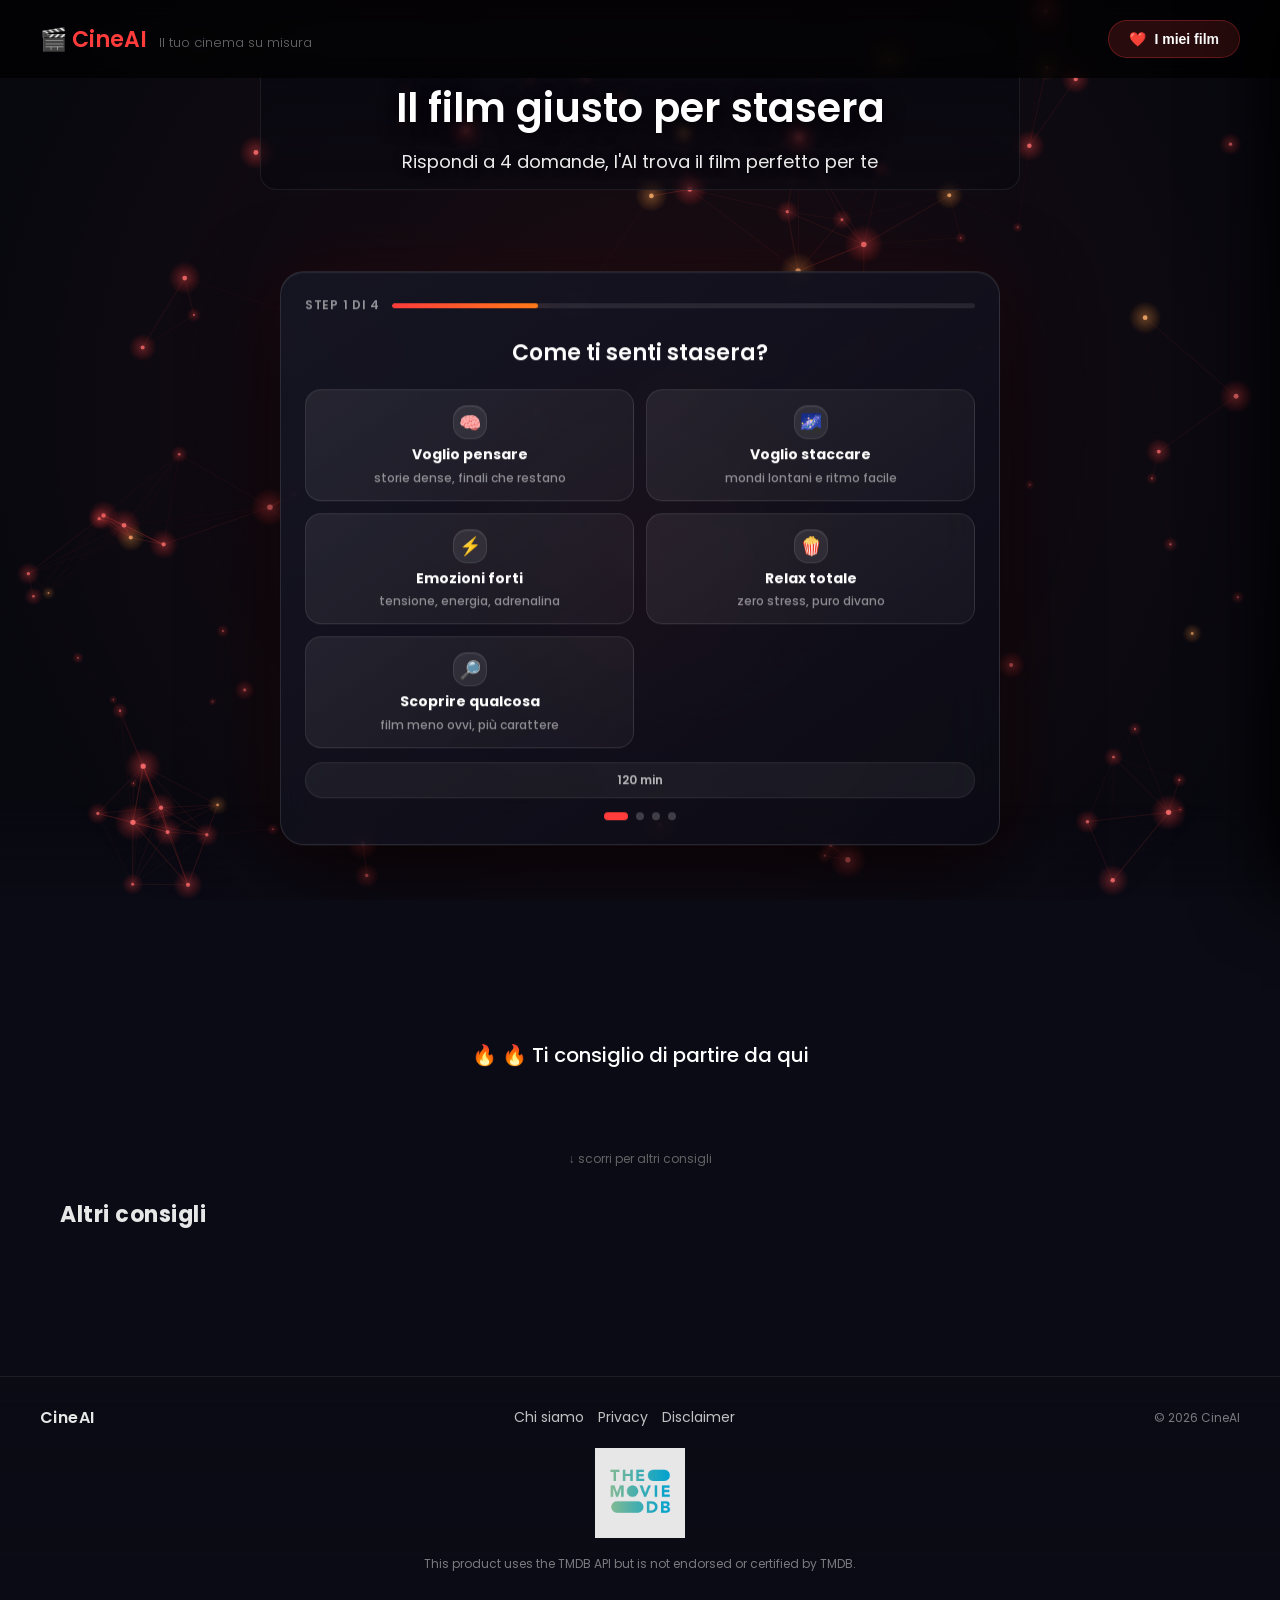
==== index.html @ ae9671dd "first commit" ====
<!DOCTYPE html>
<html lang="it">
<head>
    <meta charset="UTF-8">
    <meta name="viewport" content="width=device-width, initial-scale=1.0">
    <title>CineAI 🎬</title>
    <link href="https://fonts.googleapis.com/css2?family=Poppins:wght@300;400;600&display=swap" rel="stylesheet">
    <link rel="stylesheet" href="style.css">
</head>
<body>
    <div id="cinemaIntro" class="cinema-intro">
  <div class="curtain curtain-left"></div>
  <div class="curtain curtain-right"></div>

  <div class="intro-center">
    <h1>🎬 CineAI</h1>
    <p>Il tuo cinema su misura</p>
  </div>
</div>

<!-- MODALE -->
<div id="modal" class="modal">
    <div class="modal-content">
        <div class="modal-header">
            <h2 id="modal-title-header"></h2>
            <span id="closeModal"></span>
        </div>
        <div class="modal-body">
            <div class="trailer-wrapper">
                <iframe id="trailer" frameborder="0" allow="autoplay; encrypted-media" allowfullscreen></iframe>
            </div>
            <div id="modal-info"></div>
        </div>
    </div>
</div>

<!-- NAVBAR -->
<header class="navbar">
    <div class="navbar-brand">
        <h1 class="logo">🎬 CineAI</h1>
        <span class="logo-sub">Il tuo cinema su misura</span>
    </div>
    <button class="saved-trigger" id="savedTrigger">❤️ <span>I miei film</span></button>
</header>

<!-- SIDEBAR -->
<div class="saved-sidebar" id="savedSidebar">
    <div class="sidebar-overlay" id="sidebarOverlay"></div>
    <div class="sidebar-panel">
        <div class="sidebar-header">
            <div>
                <h2>❤️ I tuoi film preferiti</h2>
                <p id="savedCount">0 film salvati</p>
            </div>
            <button class="sidebar-clear" id="clearSaved">Svuota</button>
            <button class="sidebar-close" id="sidebarClose">✕</button>
        </div>
        <div class="sidebar-content" id="savedResults"></div>
    </div>
</div>

<!-- HERO -->
<section class="hero" id="hero">
    <canvas id="particleCanvas"></canvas>
    <div class="overlay"></div>
    <div class="hero-headline">
        <h1>Il film giusto per stasera</h1>
        <p>Rispondi a 4 domande, l'AI trova il film perfetto per te</p>
    </div>
    <div class="form-container" id="formWizard">
        <div class="wizard-shell-top">
            <span id="wizardStepLabel">Step 1 di 4</span>
            <div class="wizard-line"><span id="wizardLineFill"></span></div>
        </div>
        <div class="wizard-step active" id="step1">
            <p class="wizard-question">Come ti senti stasera?</p>
            <div class="wizard-cards wizard-cards-mood">
                <div class="wizard-card" data-value="mentale"><span class="choice-icon">🧠</span><strong>Voglio pensare</strong><small>storie dense, finali che restano</small></div>
                <div class="wizard-card" data-value="evasione"><span class="choice-icon">🌌</span><strong>Voglio staccare</strong><small>mondi lontani e ritmo facile</small></div>
                <div class="wizard-card" data-value="emozioni_forti"><span class="choice-icon">⚡</span><strong>Emozioni forti</strong><small>tensione, energia, adrenalina</small></div>
                <div class="wizard-card" data-value="comfort"><span class="choice-icon">🍿</span><strong>Relax totale</strong><small>zero stress, puro divano</small></div>
                <div class="wizard-card" data-value="curioso"><span class="choice-icon">🔎</span><strong>Scoprire qualcosa</strong><small>film meno ovvi, più carattere</small></div>
            </div>
        </div>
        <div class="wizard-step" id="step2">
            <p class="wizard-question">Quanto tempo hai?</p>
            <div class="wizard-time">
                <span class="time-display" id="tempoDisplay">120 min</span>
                <input type="range" id="tempoRange" min="30" max="300" step="10" value="120">
                <div class="time-labels">
                    <span>30 min</span>
                    <span>5 ore</span>
                </div>
            </div>
            <button class="wizard-next" id="nextStep2">Continua →</button>
        </div>
        <div class="wizard-step" id="step3">
            <p class="wizard-question">Che genere preferisci?</p>
            <div class="wizard-cards wizard-cards-genere">
                <div class="wizard-card compact" data-value="azione"><span class="choice-icon">💥</span><strong>Azione</strong></div>
                <div class="wizard-card compact" data-value="commedia"><span class="choice-icon">😄</span><strong>Commedia</strong></div>
                <div class="wizard-card compact" data-value="drammatico"><span class="choice-icon">🎭</span><strong>Dramma</strong></div>
                <div class="wizard-card compact" data-value="thriller"><span class="choice-icon">🕯️</span><strong>Thriller</strong></div>
                <div class="wizard-card compact" data-value="horror"><span class="choice-icon">🌙</span><strong>Horror</strong></div>
                <div class="wizard-card compact" data-value="fantascienza"><span class="choice-icon">🚀</span><strong>Fantascienza</strong></div>
                <div class="wizard-card compact" data-value="romantico"><span class="choice-icon">💘</span><strong>Romantico</strong></div>
                <div class="wizard-card compact" data-value="avventura"><span class="choice-icon">🗺️</span><strong>Avventura</strong></div>
                <div class="wizard-card compact" data-value="animazione"><span class="choice-icon">✨</span><strong>Animazione</strong></div>
                <div class="wizard-card compact" data-value="documentario"><span class="choice-icon">🎥</span><strong>Documentario</strong></div>
            </div>
        </div>
        <div class="wizard-step" id="step4">
            <p class="wizard-question">Che epoca preferisci?</p>
            <div class="wizard-cards">
                <div class="wizard-card" data-value="recente"><span class="choice-icon">📱</span><strong>Film recenti</strong><small>dal 2000 in poi</small></div>
                <div class="wizard-card" data-value="misto"><span class="choice-icon">🎞️</span><strong>Qualsiasi epoca</strong><small>lasciami pescare meglio</small></div>
                <div class="wizard-card" data-value="classici"><span class="choice-icon">🏛️</span><strong>Classici</strong><small>più storia, meno hype</small></div>
            </div>
            <button class="wizard-next" id="btnTrovaFilm">Trova il mio film</button>
        </div>
        <div class="wizard-summary" id="wizardSummary">Scegli il mood della serata</div>
        <div class="wizard-progress">
            <div class="wizard-dot active" data-step="1"></div>
            <div class="wizard-dot" data-step="2"></div>
            <div class="wizard-dot" data-step="3"></div>
            <div class="wizard-dot" data-step="4"></div>
        </div>
    </div>
</section>

<!-- RISULTATI -->
<section class="results-section">
    <div class="top-section">
        <h2 class="top-message">🔥 🔥 Ti consiglio di partire da qui</h2>
        <div id="aiBox"></div>
        <button class="reroll-btn hidden" id="rerollBtn">No, dammi un'altra vibe</button>
        <div id="top3" class="top3-wrapper"></div>
    </div>
    <h2 class="section-title">Altri consigli</h2>
    <div id="results" class="results-grid"></div>
</section>

<div id="loading" class="loading hidden">
    <p>🎬 Analizzando i tuoi gusti...</p>
</div>

<footer class="site-footer">
  <div class="footer-inner">
    <p class="footer-brand">CineAI</p>
    <nav class="footer-links" aria-label="Link legali">
      <a href="about.html">Chi siamo</a>
      <a href="privacy.html">Privacy</a>
      <a href="disclaimer.html">Disclaimer</a>
    </nav>
    <p class="footer-copy">© 2026 CineAI</p>
  </div>
<div class="tmdb-attribution">
  <a href="https://www.themoviedb.org/" target="_blank" rel="noopener noreferrer">
    <img src="assets/tmdb-logo.png" alt="TMDB Logo">
  </a>

  <p>
    This product uses the TMDB API but is not endorsed or certified by TMDB.
  </p>
</div>
</footer>

<script src="script.js"></script>
</body>
</html>
---- style.css ----
/* RESET */
* {
    margin: 0;
    padding: 0;
    box-sizing: border-box;
}

/* BODY */
body {
    font-family: 'Poppins', sans-serif;
    background: #0b0b15;
    color: white;
    overflow-x: hidden;
    scroll-behavior: smooth;
}

/* NAVBAR */
.navbar {
    position: fixed;
    width: 100%;
    top: 0;
    padding: 20px 40px;
    background: rgba(0, 0, 0, 0.7);
    backdrop-filter: blur(12px);
    z-index: 1000;
    display: flex;
    align-items: center;
    gap: 10px;
    justify-content: space-between;
}

.logo {
    color: #ff3c3c;
    font-weight: 600;
    font-size: 22px;
}

/* HERO */
/* HERO */
.hero {
    min-height: 100vh;
    position: relative;
    transition: opacity 0.6s ease-out, transform 0.6s ease-out;
    display: flex;
    align-items: center;
    justify-content: center;

    background-size: cover;
    background-position: center;
    background-repeat: no-repeat;
    background-image: url('https://images.unsplash.com/photo-1489599849927-2ee91cede3ba?w=1920&q=80');
    overflow: hidden;
}

/* OVERLAY */
.overlay {
    position: absolute;
    inset: 0;
    background: rgba(0, 0, 0, 0.25);
    z-index: 1;
    pointer-events: none;
}

/* FADE BOTTOM */
.hero::after {
    content: "";
    position: absolute;
    bottom: -1px;
    left: 0;
    width: 100%;
    height: 100px;

    background: linear-gradient(to bottom,
            rgba(0, 0, 0, 0),
            #0b0b15);

    z-index: 1;
     pointer-events: none;
}

/* TESTO */
.hero-content {
    position: relative;
    z-index: 12;
    text-align: center;
    padding: 20px;
}


/* FORM */


.form-container {
    position: absolute;
    z-index: 10;
    top: 58%;
    left: 50%;
    transform: translate(-50%, -50%);
    width: 100%;
    max-width: 720px;
    padding: 24px;
    border-radius: 24px;
    background:
        linear-gradient(145deg, rgba(22,22,36,0.9), rgba(12,12,22,0.78)),
        radial-gradient(circle at var(--mx, 50%) var(--my, 50%), rgba(255,60,60,0.18), transparent 45%);
    backdrop-filter: blur(28px);
    border: 1px solid rgba(255, 255, 255, 0.12);
    box-shadow:
        0 28px 90px rgba(0,0,0,0.78),
        inset 0 1px 0 rgba(255,255,255,0.06),
        0 0 70px rgba(255,60,60,0.09);
}

.form-container > * {
    position: relative;
    z-index: 1;
}

.wizard-question {
    font-size: 22px;
    font-weight: 600;
    text-align: center;
    margin-bottom: 20px;
    color: white;
}

.wizard-shell-top {
    display: grid;
    grid-template-columns: auto 1fr;
    gap: 12px;
    align-items: center;
    margin-bottom: 22px;
}

.wizard-shell-top span {
    color: rgba(255,255,255,0.54);
    font-size: 12px;
    font-weight: 600;
    text-transform: uppercase;
    letter-spacing: 0.06em;
}

.wizard-line {
    height: 5px;
    border-radius: 999px;
    overflow: hidden;
    background: rgba(255,255,255,0.09);
}

.wizard-line span {
    display: block;
    width: 25%;
    height: 100%;
    border-radius: inherit;
    background: linear-gradient(90deg, #ff3c3c, #ff7a18);
    box-shadow: 0 0 22px rgba(255,60,60,0.5);
    transition: width 0.35s ease;
}

.wizard-step {
    display: none;
    opacity: 0;
    transform: translateY(20px) scale(0.98);
    transition: all 0.4s ease;
}

.wizard-step.active {
    display: block;
    opacity: 1;
    transform: translateY(0) scale(1);
    animation: fadeSlideIn 0.35s ease both;
}

@keyframes fadeSlideIn {
    from { opacity: 0; transform: translateY(15px); }
    to { opacity: 1; transform: translateY(0); }
}

.wizard-cards {
    display: grid;
    grid-template-columns: repeat(3, 1fr);
    gap: 10px;
    margin-bottom: 10px;
}

.wizard-cards-genere {
    grid-template-columns: repeat(5, 1fr);
}

.wizard-card {
    display: flex;
    flex-direction: column;
    align-items: center;
    justify-content: center;
    gap: 7px;
    min-height: 104px;
    padding: 15px 12px;
    border-radius: 16px;
    background:
        linear-gradient(145deg, rgba(255,255,255,0.075), rgba(255,255,255,0.035));
    border: 1px solid rgba(255,255,255,0.1);
    cursor: pointer;
    transition: all 0.25s ease;
    font-size: 14px;
    font-weight: 600;
    text-align: center;
    isolation: isolate;
}

.wizard-card small {
    font-size: 12px;
    line-height: 1.25;
    color: rgba(255,255,255,0.5);
    font-weight: 500;
}

.wizard-card strong {
    font-size: 14px;
    line-height: 1.18;
}

.choice-icon {
    width: 34px;
    height: 34px;
    display: inline-flex;
    align-items: center;
    justify-content: center;
    border-radius: 14px;
    background: rgba(255,255,255,0.08);
    border: 1px solid rgba(255,255,255,0.09);
    font-size: 18px;
    box-shadow: inset 0 1px 0 rgba(255,255,255,0.08);
}

.wizard-card.compact {
    min-height: 86px;
    padding: 12px 8px;
}

.wizard-card:hover {
    background: linear-gradient(145deg, rgba(255,60,60,0.18), rgba(255,255,255,0.055));
    border-color: rgba(255,60,60,0.4);
    transform: translateY(-3px);
}

.wizard-card.selected {
    background: linear-gradient(135deg, rgba(255,60,60,0.25), rgba(255,122,24,0.2));
    border: 1px solid #ff3c3c;

    transform: scale(1.08);
    box-shadow:
        0 10px 40px rgba(255,60,60,0.4),
        0 0 20px rgba(255,60,60,0.2);

    position: relative;
}
.wizard-card.selected::after {
    content: "";
    position: absolute;
    inset: -2px;
    border-radius: 16px;

    background: linear-gradient(45deg, #ff3c3c, transparent, #ff7a18);
    z-index: -1;

    filter: blur(10px);
    opacity: 0.6;

    animation: pulseGlow 2s infinite linear;
}

@keyframes pulseGlow {
    0% { opacity: 0.4; }
    50% { opacity: 0.8; }
    100% { opacity: 0.4; }
}

.wizard-card.selected span {
    color: white;
}

.wizard-card.selected small {
    color: rgba(255,255,255,0.75);
}

.wizard-time {
    text-align: center;
    margin-bottom: 20px;
}

.time-display {
    font-size: 42px;
    font-weight: 700;
    color: #ff3c3c;
    display: block;
    margin-bottom: 15px;
}

.time-labels {
    display: flex;
    justify-content: space-between;
    font-size: 12px;
    color: #666;
    margin-top: 8px;
}

.wizard-next {
    width: 100%;
    padding: 14px;
    border-radius: 14px;
    border: none;
    background: linear-gradient(45deg, #ff3c3c, #ff7a18);
    color: white;
    font-weight: 600;
    font-size: 16px;
    cursor: pointer;
    margin-top: 10px;
    transition: all 0.3s ease;
}

.wizard-next:hover {
    transform: translateY(-2px);
    box-shadow: 0 10px 30px rgba(255,60,60,0.5);
}

.wizard-progress {
    display: flex;
    justify-content: center;
    gap: 8px;
    margin-top: 14px;
}

.wizard-summary {
    min-height: 32px;
    display: flex;
    align-items: center;
    justify-content: center;
    margin-top: 14px;
    padding: 8px 12px;
    border-radius: 999px;
    background: rgba(255,255,255,0.055);
    border: 1px solid rgba(255,255,255,0.08);
    color: rgba(255,255,255,0.68);
    font-size: 12px;
    font-weight: 600;
    text-align: center;
}

.wizard-dot {
    width: 8px;
    height: 8px;
    border-radius: 50%;
    background: rgba(255,255,255,0.2);
    transition: all 0.3s ease;
    cursor: pointer;
}

.wizard-dot.active {
    background: #ff3c3c;
    width: 24px;
    border-radius: 4px;
}

.input-group {
    margin-bottom: 15px;
}

label {
    font-size: 14px;
    color: #aaa;
}

select {
    width: 100%;
    padding: 12px;
    border-radius: 10px;
    border: 1px solid rgba(255, 255, 255, 0.1);
    margin-top: 5px;

    background: rgba(255, 255, 255, 0.05);
    color: white;
    transition: 0.3s;
}

select:focus {
    outline: none;
    border: 1px solid #ff3c3c;
}

/* BUTTON */
button {
    width: 100%;
    padding: 15px;
    border-radius: 12px;
    border: none;

    background: linear-gradient(45deg, #ff3c3c, #ff7a18);
    color: white;
    font-weight: 600;

    cursor: pointer;
    margin-top: 20px;

    transition: all 0.3s ease;
}

button:hover {
    transform: scale(1.05) translateY(-2px);
    box-shadow: 0 10px 40px rgba(255, 60, 60, 0.6);
}

button:active {
    transform: scale(0.96) translateY(1px);
    box-shadow: 0 5px 15px rgba(0,0,0,0.6);
}

/* RESULTS */
.results-section {
    padding: 160px 20px 80px 20px;
    padding-top: 140px;
    max-width: 1200px;
    margin: 0 auto;
}

.section-title {
    margin-bottom: 25px;
    font-size: 22px;
    opacity: 0.9;
    letter-spacing: 0.5px;
}

/* GRID */
.results-grid {
    display: grid;
    grid-template-columns: repeat(auto-fill, minmax(180px, 1fr));
    gap: 25px;
}
.results-grid .movie-card {
    display: flex;
    flex-direction: column;
    height: 100%; /* Forza la card a occupare il suo spazio */
    background: #141426;
}

.results-grid:hover .movie-card {
    opacity: 0.75;
    transform: scale(0.97);
}

.results-grid .movie-card:hover {
    opacity: 1 !important;
    transform: scale(1.12) translateY(-6px) !important;
    z-index: 20;

    box-shadow: 0 20px 60px rgba(0, 0, 0, 0.6);
}

/* CARD */
.movie-card {
    background: #141426;
    border-radius: 15px;
    overflow: hidden;
    cursor: pointer;
    position: relative;
    display: flex;
    flex-direction: column; /* Fondamentale per allineare il testo */
    transition: all 0.3s ease;
}

.movie-card:hover {
    transform: scale(1.12) translateY(-8px);
    z-index: 20;
    box-shadow:
        0 25px 80px rgba(0,0,0,0.8),
        0 0 40px rgba(255,60,60,0.2);
}

.movie-card::before {
    content: "";
    position: absolute;
    inset: 0;
    background: linear-gradient(120deg, transparent, rgba(255, 255, 255, 0.25), transparent);
    opacity: 0;
    transition: 0.5s;
}

.movie-card::after {
    content: "";
    position: absolute;
    inset: 0;

    background: radial-gradient(
    circle at var(--x) var(--y),
    rgba(255,60,60,0.35),
    transparent 60%
);

    opacity: 0;
    transition: opacity 0.3s ease;
    pointer-events: none;
}

.movie-card:active {
    transform: scale(0.96);
    transition: transform 0.1s ease;
}

.movie-card:hover::after {
    opacity: 1;
}

.movie-card:hover::before {
    opacity: 1;
}

/* POSTER */
.poster {
    width: 100%;
   aspect-ratio: 2/3;
    height: auto;
    object-fit: cover;
}

/* TEXT */
/* Titoli: bloccali a massimo 2 righe */
.movie-card h3 {
    font-size: 15px;
    margin: 12px 12px 5px 12px;
    color: white;
    height: auto; /* Aumentato a 44px per sicurezza */
    line-height: 1.4;
    display: -webkit-box;
    -webkit-line-clamp: 2;
    line-clamp: 2;
    -webkit-box-orient: vertical;
    overflow: hidden;
    position: relative; /* Lo tiene ancorato */
}

/* Info e Voto (Rating) */
.info {
    font-size: 13px;
    color: #888;
    margin: 0 12px 15px 12px;
    display: flex;
    justify-content: space-between;
    align-items: center;
}

.desc {
    font-size: 13px;
    color: #bbb;
    margin: 0 12px 10px 12px;

    display: -webkit-box;
    -webkit-box-orient: vertical;
    overflow: hidden;
}


/* LOADING */
.loading {
    position: fixed;
    bottom: 20px;
    right: 20px;
    background: #141426;
    padding: 15px 20px;
    border-radius: 10px;
}

/* MODALE */
/* =========================
   🎬 MODALE CINEMATICA
========================= */

.modal {
    display: none;
    position: fixed;
    inset: 0;

    background-color: #0b0b15;
    background-size: cover;
    background-position: center;

    justify-content: center;
    align-items: center;

    z-index: 99999;
    transform: translateZ(0);
}

.modal.active {
    display: flex;
}

.modal::before {
    content: "";
    position: absolute;
    inset: 0;

    background: linear-gradient(
        to bottom,
        rgba(0,0,0,0.6),
        rgba(0,0,0,0.9)
    );

    z-index: 1;
}

.modal.active::before {
    opacity: 1;
}

/* animazione apertura */
.modal.active .modal-content {
    transform: scale(1) translateY(0);
    opacity: 1;
}


/* info */
#modal-info {
    padding: 30px 30px 20px 30px;
    overflow-y: auto;
    color: white;

    display: flex;
    flex-direction: column;
    justify-content: center;

    position: relative;
    z-index: 3;
}
#modal-info h2 {
    font-size: 32px;
    margin-bottom: 15px;
}

.modal-title-row {
    display: flex;
    align-items: flex-start;
    justify-content: space-between;
    gap: 16px;
    margin-bottom: 8px;
}

.modal-title-row h2 {
    margin-bottom: 0 !important;
}

.modal-save-btn {
    width: fit-content;
    display: inline-flex;
    align-items: center;
    justify-content: center;
    align-self: flex-start;
    margin: 0 0 12px 0;
    padding: 10px 14px;
    min-height: 38px;
    line-height: 1.1;
    border-radius: 999px;
    background: rgba(255,255,255,0.08);
    border: 1px solid rgba(255,255,255,0.12);
    font-size: 13px;
    white-space: nowrap;
}

.modal-save-btn.saved {
    background: rgba(255,60,60,0.22);
    border-color: rgba(255,60,60,0.45);
}

.site-footer {
    margin-top: 40px;
    padding: 28px 20px 32px;
    border-top: 1px solid rgba(255, 255, 255, 0.08);
    background: linear-gradient(180deg, rgba(11,11,21,0.65), rgba(11,11,21,0.92));
}

.footer-inner {
    max-width: 1200px;
    margin: 0 auto;
    display: flex;
    align-items: center;
    justify-content: space-between;
    gap: 16px;
    flex-wrap: wrap;
}

.footer-brand {
    margin: 0;
    font-weight: 600;
    letter-spacing: 0.03em;
    color: rgba(255,255,255,0.9);
}

.footer-links {
    display: flex;
    align-items: center;
    gap: 14px;
}

.footer-links a {
    color: rgba(255,255,255,0.75);
    text-decoration: none;
    font-size: 14px;
    transition: color 0.2s ease, transform 0.2s ease;
}

.footer-links a:hover {
    color: #ff8686;
    transform: translateY(-1px);
}

.footer-copy {
    margin: 0;
    font-size: 12px;
    color: rgba(255,255,255,0.45);
}

.modal-ai-reason {
    display: inline-flex;
    width: fit-content;
    margin: 0 0 16px 0;
    padding: 7px 12px;
    border-radius: 999px;
    background: rgba(255,60,60,0.14);
    border: 1px solid rgba(255,60,60,0.26);
    color: #ff7c7c;
    font-size: 13px;
    font-weight: 600;
}

.cast-strip {
    margin: 18px 0 4px 0;
}

.cast-row {
    display: grid;
    grid-template-columns: repeat(auto-fit, minmax(78px, 1fr));
    gap: 10px;
}

.cast-chip {
    min-width: 0;
    padding: 8px;
    border-radius: 14px;
    background: rgba(255,255,255,0.055);
    border: 1px solid rgba(255,255,255,0.08);
}

.cast-chip img,
.cast-avatar {
    width: 100%;
    aspect-ratio: 1;
    border-radius: 10px;
    object-fit: cover;
    margin-bottom: 7px;
}

.cast-avatar {
    display: flex;
    align-items: center;
    justify-content: center;
    background: rgba(255,60,60,0.18);
    color: white;
    font-weight: 700;
}

.cast-chip span {
    display: block;
    font-size: 11px;
    line-height: 1.25;
    color: rgba(255,255,255,0.82);
    overflow: hidden;
    text-overflow: ellipsis;
    white-space: nowrap;
}


#closeModal:hover {
    background: rgba(255,60,60,0.8);
    transform: scale(1.1);
}

/* 🔥 HOVER */
.movie-card:hover .overlay-card {
    opacity: 1;
}

.poster {
    transition: transform 0.4s ease;
}

.movie-card:hover .poster {
    transform: scale(1.1);
}

.modal-hero {
    max-width: 600px;
    flex: 1;
}



.modal-title {
    font-size: 38px;
    font-weight: 600;
    margin-bottom: 10px;
}

.modal-meta {
    display: flex;
    gap: 15px;
    font-size: 14px;
    color: #aaa;
    margin-bottom: 15px;
}

.modal-desc {
    font-size: 15px;
    line-height: 1.6;
    color: #ddd;
    margin-bottom: 20px;
}

/* piccoli effetti premium */
.modal-title {
    text-shadow: 0 10px 30px rgba(0, 0, 0, 0.8);
}

.trailer-fallback {
    margin-top: 20px;
}

/* CARD */
.trailer-card {
    display: flex;
    align-items: center;
    justify-content: center;

    height: 200px;
    border-radius: 15px;

    background-size: cover;
    background-position: center;

    position: relative;
    overflow: hidden;

    text-decoration: none;
}

/* overlay scuro */
.trailer-card::before {
    content: "";
    position: absolute;
    inset: 0;
    background: rgba(0, 0, 0, 0.5);
}

/* play */
.play-button {
    position: relative;
    z-index: 2;

    font-size: 40px;

    width: 70px;
    height: 70px;

    display: flex;
    align-items: center;
    justify-content: center;

    border-radius: 50%;

    background: rgba(255, 60, 60, 0.9);

    box-shadow: 0 0 30px rgba(255, 60, 60, 0.6);

    transition: 0.3s;
}

/* label */
.trailer-label {
    position: absolute;
    bottom: 10px;
    left: 15px;

    z-index: 2;
    font-size: 14px;
    color: white;
}

/* hover */
.trailer-card:hover .play-button {
    transform: scale(1.1);
}

.trailer-card:hover {
    transform: scale(1.02);
}

.trailer-card {
    cursor: pointer;
    transition: all 0.25s ease;
}

.trailer-card:active {
    transform: scale(0.95);
}

.trailer-card::after {
    content: "";
    position: absolute;
    inset: 0;
    background: radial-gradient(circle at center, rgba(255, 60, 60, 0.25), transparent 70%);
    opacity: 0;
    transition: 0.3s;
}

.trailer-card:hover::after {
    opacity: 1;
}

.play-button {
    backdrop-filter: blur(10px);
}

/* =========================
   🚀 UPGRADE UX FORM (NUOVO)
========================= */


/* input focus più premium */
select:focus {
    border: 1px solid #ff3c3c;
    box-shadow: 0 0 15px rgba(255, 60, 60, 0.4);
}

/* slider figo */
input[type="range"] {
    width: 100%;
    margin-top: 10px;
    appearance: none;
    height: 6px;
    border-radius: 10px;
    background: linear-gradient(90deg, #ff3c3c, #ff7a18);
    outline: none;
}

input[type="range"]::-webkit-slider-thumb {
    appearance: none;
    width: 16px;
    height: 16px;
    border-radius: 50%;
    background: white;
    cursor: pointer;
}

.hero-headline {
    position: absolute;
    top: 8%;
    left: 50%;
    transform: translateX(-50%);
    text-align: center;
    z-index: 20;
    width: 90%;
    max-width: 700px;
    padding: 14px 20px;
    border-radius: 16px;
    background: linear-gradient(180deg, rgba(8, 8, 16, 0.62), rgba(8, 8, 16, 0.3));
    border: 1px solid rgba(255, 255, 255, 0.08);
    backdrop-filter: blur(3px);
}

.hero-headline h1 {
    font-size: 28px;
    font-weight: 600;
    color: white;
    margin-bottom: 10px;
    text-shadow: 0 2px 10px rgba(0,0,0,0.8);
}

.hero-headline p {
    font-size: 15px;
    color: #ccc;
    text-shadow: 0 2px 8px rgba(0,0,0,0.8);
}

.movie-card.clicked {
    transform: scale(1.15) !important;
    z-index: 999;
    filter: brightness(1.2);
    box-shadow: 0 30px 80px rgba(0, 0, 0, 0.9);
}

.save-btn {
    background: rgba(0, 0, 0, 0.6);
    backdrop-filter: blur(10px);

    border-radius: 50%;
    padding: 8px;

    cursor: pointer;

    transition: 0.2s;
}

.save-btn:hover {
    transform: scale(1.2);
}

.save-btn.saved {
    background: #ff3c3c;
    color: white;
    transform: scale(1.1);
}

.saved-preview {
    background: linear-gradient(135deg, rgba(255,60,60,0.08), rgba(20,20,38,0.95));
    border-bottom: 1px solid rgba(255,60,60,0.15);
    padding-top: 65px;
}

.saved-header {
    padding: 16px 30px;
    font-size: 15px;
    font-weight: 600;
    color: white;
    cursor: pointer;
    display: flex;
    align-items: center;
    gap: 10px;
    letter-spacing: 0.3px;
    transition: background 0.2s ease;
}

.saved-header:hover {
    background: rgba(255,60,60,0.08);
}

.saved-header span {
    margin-left: auto;
    font-size: 12px;
    color: #ff3c3c;
    opacity: 0.8;
}

.saved-container {
    margin-top: 20px;
    transition: all 0.4s ease;
}

.hidden {
    max-height: 0;
    overflow: hidden;
    opacity: 0;
}

.saved-container:not(.hidden) {
    max-height: 1000px;
    opacity: 1;
}

.remove-btn {
    position: absolute;
    top: 8px;
    right: 8px;

    width: 28px;
    height: 28px;

    display: flex;
    align-items: center;
    justify-content: center;

    border-radius: 50%;
    background: rgba(0,0,0,0.45);
    backdrop-filter: blur(8px);
    border: 1px solid rgba(255,255,255,0.15);

    color: rgba(255,255,255,0.7);
    font-size: 11px;

    cursor: pointer;
    z-index: 5;

    opacity: 1;
    transform: scale(0.8);
    transition: all 0.2s ease;
}

.movie-card:hover .remove-btn {
    opacity: 1;
    transform: scale(1);
}

.remove-btn:hover {
    background: rgba(255,60,60,0.7);
    border-color: rgba(255,60,60,0.4);
    color: white;
    transform: scale(1.1);
}

.actions {
    position: absolute;
    top: 8px;
    right: 8px;
    display: flex;
    gap: 5px;
    z-index: 5;
    opacity: 0;
    transform: translateY(-6px);
    transition: 0.25s ease;
}

.save-btn, .dislike-btn {
    width: 28px;
    height: 28px;
    display: flex;
    align-items: center;
    justify-content: center;
    background: rgba(0,0,0,0.55);
    backdrop-filter: blur(8px);
    border: 1px solid rgba(255,255,255,0.12);
    border-radius: 50%;
    font-size: 12px;
    cursor: pointer;
    transition: 0.2s;
}

.movie-card:hover .actions {
    opacity: 1;
    transform: translateY(0);
}

.save-btn:active {
    transform: scale(0.85);
}

.scroll-btn {
    position: absolute;
    top: 50%;
    transform: translateY(-50%);

    width: 55px;
    height: 90px;

    font-size: 32px;
    font-weight: bold;

    color: white;

    display: flex;
    align-items: center;
    justify-content: center;

    cursor: pointer;
    z-index: 100;

    border: none;

    background: linear-gradient(to right,
            rgba(0, 0, 0, 0.9),
            rgba(0, 0, 0, 0.2));

    transition: 0.25s ease;

    box-shadow: 0 0 20px rgba(0, 0, 0, 0.6);
}

.scroll-btn.right {
    right: 0;
    background: linear-gradient(to left,
            rgba(0, 0, 0, 0.9),
            rgba(0, 0, 0, 0.2));
}

.scroll-btn.left {
    left: 0;
}

.scroll-btn:hover {
    color: #ff3c3c;

    transform: translateY(-50%) scale(1.1);

    box-shadow:
        0 0 25px rgba(255, 60, 60, 0.4),
        0 0 50px rgba(0, 0, 0, 0.8);
}

.carousel-wrapper {
    position: relative;
    display: flex;
    align-items: center;
    width: 100%;
}

.carousel-wrapper .movie-card:hover {
    z-index: 5;
}

.scroll-btn {
    opacity: 0;
}

.carousel-wrapper:hover .scroll-btn {
    opacity: 1;
}

.scroll-btn {
    z-index: 100;
}

@media (max-width: 768px) {

    .hero {
    min-height: 100vh;
    height: auto;
    display: flex;
    flex-direction: column;
    align-items: center;
    justify-content: flex-start;
    padding: 120px 20px 60px 20px;
}

    .hero-headline {
    position: relative;
    top: auto;
    left: auto;
    transform: none;

    margin-bottom: 20px;
}

    .hero-headline h1 { font-size: 22px; }
    .hero-headline p { font-size: 13px; }

   .form-container {
    position: relative; /* 🔥 NON absolute */
    top: auto;
    left: auto;
    transform: none;
    margin: 0 auto;
    margin-top: 10px;

    width: 100%;
    max-width: 650px;

    padding: 24px;
    border-radius: 24px;

    background: rgba(15, 15, 30, 0.75);
    backdrop-filter: blur(24px);

    border: 1px solid rgba(255, 255, 255, 0.08);

    box-shadow: 
        0 20px 60px rgba(0,0,0,0.7), 
        0 0 60px rgba(255,60,60,0.08);
    min-height: 430px;
}

    .form-container:hover { transform: none; }
    .form-container.active-feedback {
        transform: none;
        box-shadow:
            0 20px 60px rgba(0,0,0,0.7),
            0 0 60px rgba(255,60,60,0.2);
    }

    /* Su touch evitiamo scaling/flash che causano "scatto" visivo. */
    .wizard-card:hover,
    .wizard-card.selected,
    .wizard-card.choosing {
        transform: none !important;
        animation: none !important;
    }

    .wizard-card.choosing::before,
    .wizard-card.selected::after {
        display: none !important;
    }

    .wizard-step {
        transition: opacity 0.2s ease, transform 0.2s ease;
    }

    .wizard-step.active {
        animation: none !important;
        transform: none !important;
    }

    .form-container,
    .wizard-card,
    .wizard-next,
    #btnTrovaFilm,
    #nextStep2 {
        -webkit-tap-highlight-color: transparent;
        touch-action: manipulation;
    }

    .results-section {
        padding: 30px 15px 60px 15px;
    }

    .section-title { font-size: 18px; }

    /* TOP 3 — una colonna su mobile */
    .top3-wrapper {
        grid-template-columns: 1fr;
        gap: 15px;
        padding: 0 10px;
    }

    .top-card {
        max-width: 100%;
        height: 220px;
        transform: none !important;
    }

    .top-card:first-child {
        transform: none !important;
        box-shadow: 0 10px 30px rgba(0,0,0,0.6);
    }

    .top-card:not(:first-child) {
        transform: none !important;
        opacity: 1;
    }

    /* GRID ALTRI FILM */
    .results-grid {
        grid-template-columns: repeat(2, 1fr);
        gap: 12px;
    }

    .poster {
        aspect-ratio: 2/3;
        height: auto;
    }

    .movie-card h3 { font-size: 13px; }
    .desc { display: none; }

    /* DISABILITA HOVER DESKTOP */
    .results-grid:hover .movie-card,
    .results-grid .movie-card:hover,
    .movie-card:hover {
        transform: none !important;
        opacity: 1 !important;
    }

    /* MODALE */
    .modal-content {
        width: 100%;
        height: 100vh;
        border-radius: 0;
    }

    .modal-body {
        grid-template-columns: 1fr;
        grid-template-rows: 40vh 1fr;
    }

    #modal-info {
        padding: 20px;
        overflow-y: auto;
    }

    #modal-info h2 { font-size: 20px; }

    /* SAVED */
    .saved-preview {
        padding: 65px 0 0 0;
    }

    #savedResults .movie-card { min-width: 120px; }
    #savedResults .poster { height: 160px; }

    /* ACTIONS SEMPRE VISIBILI */
    .actions {
        opacity: 1;
        transform: translateY(0);
        top: 6px;
        right: 6px;
        gap: 4px;
    }

    .save-btn, .dislike-btn {
        padding: 6px;
        font-size: 12px;
    }

    button {
        padding: 12px;
        font-size: 14px;
    }
}

/* Override finale mobile: evita il rimbalzo del wizard dovuto a regole duplicate desktop. */
@media (max-width: 768px) {
    .form-container.active-feedback {
        transform: none !important;
        box-shadow:
            0 20px 60px rgba(0,0,0,0.7),
            0 0 60px rgba(255,60,60,0.2) !important;
    }
}

@media (max-height: 920px) and (min-width: 769px) {
    .hero-headline {
        top: 7%;
        max-width: 760px;
        background: linear-gradient(180deg, rgba(8, 8, 16, 0.76), rgba(8, 8, 16, 0.46));
    }

    .hero-headline h1 {
        font-size: clamp(30px, 3.2vw, 40px);
        text-shadow: 0 4px 20px rgba(0,0,0,0.92);
    }

    .hero-headline p {
        font-size: clamp(15px, 1.4vw, 18px);
        color: rgba(255, 255, 255, 0.92);
    }

    .form-container {
        top: 62%;
    }
}
.stream-btn {
    display: flex;
    align-items: center;
    justify-content: center;

    width: 60px;
    height: 60px;

    border-radius: 14px;

    background: rgba(255,255,255,0.06);
    border: 1px solid rgba(255,255,255,0.08);

    transition: 0.25s;
}

.stream-btn:hover {
    transform: scale(1.12);
    background: rgba(255,255,255,0.12);
}
.providers {
    display: flex;
    flex-wrap: wrap;
    gap: 10px;
    margin-top: 10px;
}


.stream-btn:hover {
    transform: scale(1.05);
}
.ai-box {
    background: rgba(255,255,255,0.06);
    border-left: 4px solid #ff3c3c;
    padding: 18px;
    border-radius: 14px;
    margin-bottom: 30px;
    font-size: 14px;
    color: #ddd;
    max-width: 700px;
    margin: 0 auto 35px auto;
    text-align: center;
}
.top-section::after {
    content: "↓ scorri per altri consigli";
    display: block;
    text-align: center;
    font-size: 12px;
    color: #888;
    margin-top: 15px;
    margin-bottom: 30px;
    opacity: 0.7;
}
.top-message {
     font-size: 20px;
    text-align: center;
    margin-bottom: 25px;
    font-weight: 500;
}

/* WRAPPER TOP 3 */
.top3-wrapper {
    display: grid;
    grid-template-columns: repeat(3, 1fr);
    gap: 40px;

    max-width: 1200px;
    margin: 40px auto;

    padding: 0 20px;
    justify-items: center;
}
.top3-wrapper:hover .top-card {
    opacity: 0.85;
    filter: brightness(0.7);
    transform: scale(0.98);
}

/* CARD TOP 3 */
.top-card {
    width: 100%;
    max-width: 280px;
    position: relative;
    height: 460px; /* Un po' più alta per dare importanza */
    border-radius: 18px;
    overflow: hidden;
    background: #141426;
    transition: all 0.35s cubic-bezier(0.22, 1, 0.36, 1);
    cursor: pointer;
}

.top-card:first-child {
    transform: scale(1.08);
    height: 460px;
    z-index: 3;
     box-shadow: 
        0 30px 80px rgba(0,0,0,0.9),
        0 0 60px rgba(255,60,60,0.25);
}
.top-card:not(:first-child) {
    transform: scale(0.95);
    opacity: 0.9;
}

.top-card:hover {
    transform: translateY(-10px) scale(1.08);
    opacity: 1 !important;
    filter: none !important;
    z-index: 10;
    cursor: pointer;
    transition: all 0.35s cubic-bezier(0.22, 1, 0.36, 1);
    box-shadow: 
        0 40px 100px rgba(0,0,0,0.9),
        0 0 60px rgba(255,60,60,0.35);
}

.top-card:hover .top-poster {
    transform: scale(1.08);
}

.top-poster {
    width: 100%;
    height: 100%;
    object-fit: cover;
    transition: transform 0.5s ease;
}

/* OVERLAY TITOLI (Quelli che svolazzano) */
.top-overlay {
    position: absolute;
    bottom: 0;
    left: 0;
    width: 100%;
    padding: 50px 15px 15px 15px;
    background: linear-gradient(to top, 
        rgba(11, 11, 21, 0.97) 0%, 
        rgba(11, 11, 21, 0.5) 50%, 
        transparent 100%);
    z-index: 2;
    opacity: 0;
    transition: opacity 0.3s ease;
}

.top-card:hover .top-overlay {
    opacity: 1;
}

.top-overlay h2 {
    font-size: 20px;
    font-weight: 600;
    margin-bottom: 8px;
    color: white;
    line-height: 1.3;
    display: -webkit-box;
    -webkit-line-clamp: 2;
    line-clamp: 2;
    -webkit-box-orient: vertical;
    overflow: hidden;
    /* NESSUNA ALTEZZA FISSA QUI */
}

.top-overlay p {
    font-size: 13px;
    color: #bbb;
}
.divider {
    border: none;
    height: 1px;
    background: rgba(255,255,255,0.1);
    margin: 30px 0;
}

.top-message {
    font-size: 20px;
    text-align: center;
    margin-bottom: 25px;
    font-weight: 500;
}
#altri {
    display: grid;
    grid-template-columns: repeat(auto-fill, minmax(180px, 1fr));
    gap: 25px;
}
.top-section {
    max-width: 1200px;
    margin: 0 auto;
    padding: 0 20px;
}
.badge {
    position: absolute;
    top: 10px;
    left: 10px;

    background: #ff3c3c;
    color: white;

    font-size: 11px;
    font-weight: 600;

    padding: 5px 10px;
    border-radius: 8px;

    z-index: 3;
}
.form-container.active-feedback {
    transform: translate(-50%, -50%) scale(1.03);
    box-shadow:
        0 20px 60px rgba(0, 0, 0, 0.8),
        0 0 60px rgba(255, 60, 60, 0.5);
}
.live-preview {
    margin-top: 15px;
    font-size: 13px;
    color: #bbb;
    text-align: center;

    opacity: 0;
    transform: translateY(5px);

    transition: all 0.3s ease;
}

.live-preview.active {
    opacity: 1;
    transform: translateY(0);
}
.top-reason {
    margin-top: 6px;
    font-size: 13px;
    color: #ff4d4d;
    font-weight: 600;
    opacity: 0.9;
}
.provider-logo {
   width: 70%;
    height: 70%;
    object-fit: contain;
}

.provider-logo:hover {
    transform: scale(1.15);
}
/* 🎬 BRAND HOVER COLORS */

.stream-btn[data-provider*="netflix"]:hover {
    box-shadow: 0 0 20px rgba(229,9,20,0.6);
    border: 1px solid rgba(229,9,20,0.6);
}

.stream-btn[data-provider*="amazon"]:hover {
    box-shadow: 0 0 20px rgba(0,168,225,0.6);
    border: 1px solid rgba(0,168,225,0.6);
}

.stream-btn[data-provider*="prime"]:hover {
    box-shadow: 0 0 20px rgba(0,168,225,0.6);
    border: 1px solid rgba(0,168,225,0.6);
}

.stream-btn[data-provider*="disney"]:hover {
    box-shadow: 0 0 20px rgba(17,60,207,0.6);
    border: 1px solid rgba(17,60,207,0.6);
}

.stream-btn[data-provider*="apple"]:hover {
    box-shadow: 0 0 20px rgba(255,255,255,0.6);
    border: 1px solid rgba(255,255,255,0.6);
}

.stream-btn[data-provider*="sky"]:hover,
.stream-btn[data-provider*="now"]:hover {
    box-shadow: 0 0 20px rgba(0,200,255,0.6);
    border: 1px solid rgba(0,200,255,0.6);
}

.stream-btn[data-provider*="tim"]:hover {
    box-shadow: 0 0 20px rgba(0,102,204,0.6);
    border: 1px solid rgba(0,102,204,0.6);
}

.stream-btn[data-provider*="rai"]:hover {
    box-shadow: 0 0 20px rgba(0,153,0,0.6);
    border: 1px solid rgba(0,153,0,0.6);
}
.provider-group {
    margin-top: 15px;
}

.providers-clean {
    margin-top: 20px;
}

.provider-title {
    font-size: 14px;
    color: #aaa;
    margin-bottom: 10px;
}

.providers-row {
    display: flex;
    flex-wrap: wrap;
    gap: 10px;
    align-items: center;
}

.provider-pill {
    display: inline-flex;
    align-items: center;
    gap: 8px;
    max-width: 170px;
    padding: 7px 10px 7px 7px;
    border-radius: 14px;
    background: rgba(255,255,255,0.06);
    border: 1px solid rgba(255,255,255,0.08);
    color: white;
    text-decoration: none;
    font-size: 12px;
    font-weight: 600;
    transition: transform 0.2s ease, background 0.2s ease;
}

.provider-pill:hover {
    transform: translateY(-2px);
    background: rgba(255,255,255,0.12);
}

.provider-pill span {
    overflow: hidden;
    text-overflow: ellipsis;
    white-space: nowrap;
}

.provider-logo-clean {
    width: 32px;
    height: 32px;
    object-fit: contain;
    border-radius: 8px;
    background: rgba(255,255,255,0.05);
    padding: 4px;
    transition: transform 0.2s ease, background 0.2s ease;
}

.provider-logo-clean:hover {
    transform: scale(1.1);
    background: rgba(255,255,255,0.1);
}

.no-provider {
    color: #777;
    font-size: 14px;
}
#trailer {
    width: 100%;
    height: 100%;
    border: none;
}
.modal-content {
    position: relative;
    z-index: 2;

    width: 95%;
    max-width: 1200px;
    height: 85vh;

    border-radius: 20px;
    overflow: hidden;

    background: rgba(15,15,25,0.85);
    backdrop-filter: blur(25px);

    box-shadow: 0 50px 150px rgba(0,0,0,0.9);
}
.modal-body {
    display: grid;
    grid-template-columns: 1.5fr 1fr;
    height: 100%;
}
.modal-content::before {
    content: "";
    position: absolute;
    inset: 0;

    background: linear-gradient(
        to bottom,
        rgba(255,255,255,0.05),
        transparent
    );

    pointer-events: none;
}
.fallback-poster {
    width: 100%;
    border-radius: 16px;
    margin-bottom: 15px;
}
.trailer-wrapper {
    position: relative;
    width: 100%;
    height: 100%;

    aspect-ratio: auto; /* 🔥 NON forzarlo qui */

    border-right: 1px solid rgba(255,255,255,0.05); /* divisione elegante */
    overflow: hidden;
}
#trailer[style*="display: none"] {
    display: none;
}
.modal-content iframe {
    width: 100%;
    height: 100%;
    object-fit: cover; /* 🔥 fondamentale */
}
.modal.no-trailer .modal-content {
    display: flex;
    flex-direction: column;
    align-items: center;

    max-width: 600px;
}

.modal.no-trailer .trailer-wrapper {
    aspect-ratio: auto;
    background: transparent;
    display: none;;
    justify-content: center;
    padding: 30px 0 10px 0;
}

.modal.no-trailer .fallback-poster {
    width: 220px;
    border-radius: 16px;
    margin-bottom: 20px;
    display: block;
    margin: 0 auto 20px auto;
}

.modal.no-trailer #modal-info {
    text-align: center;
    max-width: 500px;
    padding: 20px;
    gap: 15px;
}


#closeModal {
    position: absolute;
    top: 12px;
    right: 28px;

    width: 46px;
    height: 46px;

    display: flex;
    align-items: center;
    justify-content: center;

    border-radius: 50%;
    background: rgba(0,0,0,0.6);

    z-index: 9999;

    transition: 0.2s;
}
.modal-header {
    position: absolute;
    top: 20px;
    left: 30px;
    right: 30px;

    display: flex;
    justify-content: space-between;
    align-items: center;

    z-index: 9999;
}
#modal-title-header {
    display: none;
    font-size: 18px;
    font-weight: 600;
    color: white;
}
#closeModal::before {
    content: "✕";
    color: white;
    font-size: 18px;
}

#closeModal:hover {
    background: rgba(255,60,60,0.9);
    transform: scale(1.1);
}
.modal.no-trailer .modal-body {
    display: flex;
    flex-direction: column;
    align-items: center;
    justify-content: center;

    height: 100%;
    padding: 40px 20px;
}
.modal.no-trailer #modal-info p {
    max-width: 500px;
    line-height: 1.6;
}
.year {
    font-size: 16px;
    color: #aaa;
    font-weight: 400;
    margin-left: 8px;
}
.modal-meta-row {
    display: flex;
    flex-wrap: wrap;
    gap: 8px;
    margin: 10px 0 15px 0;
}

.modal-badge {
    background: rgba(255,255,255,0.08);
    border: 1px solid rgba(255,255,255,0.12);
    border-radius: 20px;
    padding: 4px 12px;
    font-size: 13px;
    color: #ddd;
    white-space: nowrap;
}
#savedResults .movie-card:hover .poster {
    transform: none;
}

#savedResults .remove-btn {
    opacity: 1;
    transform: scale(1);
    z-index: 10;
}

#savedResults .movie-card:hover {
    transform: none;
    box-shadow: 0 10px 30px rgba(0,0,0,0.5);
    z-index: 5;
}
.overlay-card {
    position: absolute;
    bottom: 0;
    left: 0;
    width: 100%;
    padding: 50px 12px 15px 12px;
    background: linear-gradient(to top, 
        rgba(0,0,0,0.95) 0%, 
        rgba(0,0,0,0.7) 50%, 
        transparent 100%);
    z-index: 3;
    opacity: 0;
    transition: opacity 0.3s ease;
}

.movie-card:hover .overlay-card {
    opacity: 1;
}

.overlay-card h3 {
    font-size: 15px;
    font-weight: 600;
    color: white;
    margin-bottom: 6px;
    display: -webkit-box;
    -webkit-line-clamp: 2;
    -webkit-box-orient: vertical;
    overflow: hidden;
    line-height: 1.3;
}

.overlay-card p {
    font-size: 13px;
    color: #ddd;
    font-weight: 500;
}

.card-media {
    position: relative;
    width: 100%;
}
.watch-btn {
    display: inline-flex;
    align-items: center;
    gap: 6px;
    margin-top: 10px;
    padding: 8px 16px;
    background: #ff3c3c;
    border-radius: 20px;
    font-size: 12px;
    font-weight: 600;
    color: white;
    opacity: 0;
    transform: translateY(8px);
    transition: all 0.3s ease;
}

.movie-card:hover .watch-btn,
.top-card:hover .watch-btn {
    opacity: 1;
    transform: translateY(0);
}
.wizard-cards-mood {
    grid-template-columns: repeat(2, 1fr);
    gap: 12px;
}

.navbar-brand {
    display: flex;
    align-items: baseline;
    gap: 12px;
}

.logo-sub {
    font-size: 13px;
    color: rgba(255,255,255,0.4);
    font-weight: 300;
}
#particleCanvas {
    position: absolute;
    top: 0;
    left: 0;
    width: 100%;
    height: 100%;
    z-index: 2;
    pointer-events: none;
}
.saved-trigger {
    margin-left: auto;
    width: auto;
    padding: 10px 20px;
    border-radius: 30px;
    background: rgba(255,60,60,0.15);
    border: 1px solid rgba(255,60,60,0.3);
    color: white;
    font-size: 14px;
    font-weight: 600;
    cursor: pointer;
    transition: all 0.3s ease;
    display: flex;
    align-items: center;
    gap: 8px;
    margin-top: 0;
}

.saved-trigger:hover {
    background: rgba(255,60,60,0.3);
    border-color: #ff3c3c;
    transform: scale(1.05) translateY(0);
    box-shadow: 0 0 20px rgba(255,60,60,0.3);
}

.saved-sidebar {
    position: fixed;
    inset: 0;
    z-index: 99998;
    pointer-events: none;
}

.saved-sidebar.active {
    pointer-events: all;
}

.sidebar-overlay {
    position: absolute;
    inset: 0;
    background: rgba(0,0,0,0.7);
    backdrop-filter: blur(4px);
    opacity: 0;
    transition: opacity 0.4s ease;
}

.saved-sidebar.active .sidebar-overlay {
    opacity: 1;
}

.sidebar-panel {
    position: absolute;
    top: 0;
    right: 0;
    width: 420px;
    overflow: hidden;
    height: 100vh;
    background: rgba(12,12,22,0.95);
    backdrop-filter: blur(30px);
    border-left: 1px solid rgba(255,60,60,0.2);
    transform: translateX(100%);
    transition: transform 0.5s cubic-bezier(0.22, 1, 0.36, 1);
    display: flex;
    flex-direction: column;
    box-shadow: -20px 0 60px rgba(0,0,0,0.8);
}

.saved-sidebar.active .sidebar-panel {
    transform: translateX(0);
}

.sidebar-header {
    display: flex;
    align-items: center;
    justify-content: space-between;
    gap: 12px;
    padding: 25px 20px 18px 20px;
    border-bottom: 1px solid rgba(255,255,255,0.06);
}

.sidebar-header h2 {
    font-size: 18px;
    font-weight: 600;
}

.sidebar-header p {
    margin-top: 4px;
    color: rgba(255,255,255,0.45);
    font-size: 12px;
}

.sidebar-clear {
    width: auto;
    margin: 0 0 0 auto;
    padding: 8px 12px;
    border-radius: 999px;
    background: rgba(255,255,255,0.07);
    border: 1px solid rgba(255,255,255,0.1);
    font-size: 12px;
}

.sidebar-clear:disabled {
    opacity: 0.35;
    cursor: default;
}

.sidebar-close {
    width: 36px;
    height: 36px;
    border-radius: 50%;
    background: rgba(255,255,255,0.08);
    border: none;
    color: white;
    font-size: 14px;
    cursor: pointer;
    margin-top: 0;
    display: flex;
    align-items: center;
    justify-content: center;
    transition: 0.2s;
}

.sidebar-close:hover {
    background: rgba(255,60,60,0.5);
    transform: scale(1.1) translateY(0);
}

.sidebar-content {
    flex: 1;
    overflow-y: auto;
    padding: 20px;

    display: flex;
    flex-direction: column;
    gap: 12px;

    align-content: start;
}
.sidebar-content .movie-card {
    padding: 0;
    background: none;
    border: none;
    box-shadow: none;
}
.sidebar-content .movie-card:hover {
    transform: none !important;
}

.sidebar-content .card-media {
    width: 100%;
}

.sidebar-content .poster {
    width: 100%;
    aspect-ratio: 2/3;
    object-fit: cover;
    border-radius: 12px;
}

/* NASCONDI TESTI */
.sidebar-content h3,
.sidebar-content .info,
.sidebar-content .desc,
.sidebar-content .overlay-card,
.sidebar-content .watch-btn {
    display: none;
}

.sidebar-content::-webkit-scrollbar {
    width: 4px;
}

.sidebar-content::-webkit-scrollbar-track {
    background: transparent;
}

.sidebar-content::-webkit-scrollbar-thumb {
    background: rgba(255,60,60,0.3);
    border-radius: 2px;
}

.sidebar-content .movie-card {
    all: unset;
    display: block;
    position: relative;
    cursor: pointer;
}
.sidebar-content .poster {
    width: 74px;
    height: 110px;
    flex: 0 0 74px;
    aspect-ratio: auto;
    object-fit: cover;
    border-radius: 12px;
}

.sidebar-content .card-media {
    display: flex;
    align-items: stretch;
    gap: 12px;
    padding: 10px;
    border-radius: 16px;
    background: rgba(255,255,255,0.055);
    border: 1px solid rgba(255,255,255,0.07);
    transition: background 0.2s ease, transform 0.2s ease;
}

.sidebar-content .card-media:hover {
    background: rgba(255,60,60,0.11);
    transform: translateX(-3px);
}

.saved-card-info {
    min-width: 0;
    padding: 8px 28px 8px 0;
}

.saved-card-info h3 {
    display: block !important;
    color: white;
    font-size: 14px;
    line-height: 1.35;
    margin: 0 0 8px 0;
}

.saved-card-info p {
    color: rgba(255,255,255,0.55);
    font-size: 12px;
}

.saved-empty {
    min-height: 240px;
    display: flex;
    flex-direction: column;
    align-items: center;
    justify-content: center;
    gap: 10px;
    color: rgba(255,255,255,0.58);
    text-align: center;
}

.saved-empty span {
    font-size: 30px;
}

/* rimuove tutta la roba inutile */
.sidebar-content h3,
.sidebar-content .info,
.sidebar-content .desc,
.sidebar-content .overlay-card,
.sidebar-content .watch-btn {
    display: none;
}
.form-container::before {
    content: "";
    position: absolute;
    inset: 0;
    border-radius: 24px;

    background: radial-gradient(
        circle at var(--mx, 50%) var(--my, 50%),
        rgba(255,60,60,0.25),
        transparent 60%
    );

    opacity: 0;
    transition: opacity 0.3s;
    pointer-events: none;
}

.form-container:hover::before {
    opacity: 1;
}
body.blur-active .hero,
body.blur-active .results-section,
body.blur-active .navbar {
    filter: blur(8px) brightness(0.6);
    transition: 0.4s ease;
}
button {
    position: relative;
    overflow: hidden;
}

button::after {
    content: "";
    position: absolute;
    top: 0;
    left: -100%;
    width: 100%;
    height: 100%;

    background: linear-gradient(
        120deg,
        transparent,
        rgba(255,255,255,0.4),
        transparent
    );

    transition: 0.5s;
}

button:hover::after {
    left: 100%;
}
.movie-card {
    opacity: 0;
    transform: translateY(30px);
    transition: all 0.6s ease;
}

.movie-card.show {
    opacity: 1;
    transform: translateY(0);
}

body::before {
    content: "";
    position: fixed;
    inset: 0;
    z-index: 9990;
    pointer-events: none;
    background:
        radial-gradient(circle at 50% 35%, rgba(255,255,255,0.12), transparent 18%),
        radial-gradient(circle at 50% 65%, transparent 0%, rgba(0,0,0,0.78) 62%);
    opacity: 0;
    transition: opacity 0.7s ease;
}

body.projector-mode::before {
    opacity: 1;
}

.hero.projector-start .form-container {
    box-shadow:
        0 35px 100px rgba(0,0,0,0.9),
        0 0 90px rgba(255,60,60,0.28);
}

.results-section {
    opacity: 1;
    transform: translateY(0);
    transition: opacity 0.7s ease, transform 0.7s ease;
}

body.projector-mode .results-section {
    opacity: 0.35;
    transform: translateY(18px);
}

.wizard-card {
    position: relative;
    overflow: hidden;
}

.wizard-card.choosing {
    animation: choiceFlash 0.38s cubic-bezier(0.22, 1, 0.36, 1);
}

.wizard-card.choosing::before {
    content: "";
    position: absolute;
    inset: -40%;
    background: conic-gradient(from 180deg, transparent, rgba(255,255,255,0.45), transparent, rgba(255,60,60,0.4), transparent);
    animation: choiceSweep 0.5s linear;
}

@keyframes choiceFlash {
    0% { transform: scale(1); }
    45% { transform: scale(1.1); }
    100% { transform: scale(1); }
}

@keyframes choiceSweep {
    from { transform: rotate(0deg); opacity: 0.2; }
    to { transform: rotate(180deg); opacity: 0; }
}

.reroll-btn {
    width: auto;
    min-width: 220px;
    display: flex;
    align-items: center;
    justify-content: center;
    margin: 0 auto 22px auto;
    padding: 12px 18px;
    border-radius: 999px;
    background: rgba(255,255,255,0.08);
    border: 1px solid rgba(255,255,255,0.14);
    box-shadow: none;
}

.reroll-btn:hover {
    background: rgba(255,60,60,0.2);
    transform: translateY(-2px);
    box-shadow: 0 14px 35px rgba(255,60,60,0.22);
}

.reroll-btn.hidden {
    display: none;
}

.top3-wrapper {
    grid-template-columns: minmax(360px, 1.45fr) repeat(2, minmax(210px, 0.78fr));
    align-items: stretch;
    gap: 24px;
}

.top3-wrapper .top-card {
    max-width: none;
}

.top3-wrapper .top-card-featured,
.top3-wrapper .top-card-featured:first-child {
    height: 460px;
    transform: none;
    grid-row: span 1;
    border-radius: 20px;
    box-shadow:
        0 35px 90px rgba(0,0,0,0.88),
        0 0 70px rgba(255,60,60,0.23);
}

.top3-wrapper:hover .top-card-featured {
    opacity: 1;
    filter: none;
    transform: translateY(-6px);
}

.top-card-featured:hover {
    transform: translateY(-10px) scale(1.01) !important;
}

.top-card-featured .top-backdrop {
    filter: saturate(1.08) contrast(1.05);
}

.top-card-featured .top-overlay {
    opacity: 1;
    padding: 82px 30px 28px 30px;
    background:
        linear-gradient(to right, rgba(9,9,16,0.76) 0%, rgba(9,9,16,0.48) 46%, rgba(9,9,16,0.04) 100%),
        linear-gradient(to top, rgba(9,9,16,0.98) 0%, rgba(9,9,16,0.72) 44%, rgba(9,9,16,0.18) 72%, transparent 100%);
}

.top-card-featured .top-kicker {
    color: #ff6b6b;
    font-size: 12px;
    font-weight: 600;
    letter-spacing: 0.04em;
    text-transform: uppercase;
    margin-bottom: 8px;
}

.top-card-featured .top-overlay h2 {
    font-size: 34px;
    max-width: 520px;
    -webkit-line-clamp: 3;
    line-clamp: 3;
}

.top-card-featured .top-meta {
    color: rgba(255,255,255,0.82);
    margin: 10px 0;
}

.top-synopsis {
    max-width: 520px;
    margin-top: 12px;
    line-height: 1.55;
    color: rgba(255,255,255,0.74) !important;
    display: -webkit-box;
    -webkit-line-clamp: 3;
    line-clamp: 3;
    -webkit-box-orient: vertical;
    overflow: hidden;
}

.top-card-featured .watch-btn {
    opacity: 1;
    transform: translateY(0);
    border-radius: 999px;
}

.top-card-featured .top-reason {
    display: inline-flex;
    margin: 12px 0 2px 0;
    padding: 7px 12px;
    border-radius: 999px;
    background: rgba(255,60,60,0.14);
    border: 1px solid rgba(255,60,60,0.28);
}

.top-card:not(.top-card-featured) {
    height: 460px;
}

@media (max-width: 900px) {
    .top3-wrapper {
        grid-template-columns: 1fr;
        gap: 18px;
        padding: 0;
    }

    .top3-wrapper .top-card-featured,
    .top3-wrapper .top-card-featured:first-child,
    .top-card:not(.top-card-featured) {
        height: 340px;
    }

    .top-card-featured .top-overlay {
        padding: 58px 22px 22px 22px;
        background:
            linear-gradient(to top, rgba(9,9,16,0.96) 0%, rgba(9,9,16,0.7) 48%, rgba(9,9,16,0.14) 76%, transparent 100%);
    }

    .top-card-featured .top-overlay h2 {
        font-size: 26px;
    }

    .top-card .top-overlay {
        opacity: 1;
    }

    .top-synopsis {
        -webkit-line-clamp: 2;
        line-clamp: 2;
    }
}

@media (max-width: 560px) {
    .navbar {
        padding: 14px 16px;
        gap: 12px;
    }

    .navbar-brand {
        align-items: flex-start;
        flex-direction: column;
        gap: 2px;
    }

    .logo {
        font-size: 19px;
        line-height: 1.1;
    }

    .logo-sub {
        font-size: 11px;
    }

    .saved-trigger {
        padding: 9px 12px;
        font-size: 0;
        min-width: 44px;
        justify-content: center;
    }

    .saved-trigger span {
        display: none;
    }

    .form-container {
        max-width: 100%;
    }

    .wizard-question {
        font-size: 19px;
        margin-bottom: 18px;
    }

    .wizard-cards,
    .wizard-cards-mood,
    .wizard-cards-genere {
        grid-template-columns: 1fr;
    }

    .wizard-card {
        min-height: 52px;
        padding: 13px 10px;
        font-size: 14px;
    }

    .time-display {
        font-size: 34px;
    }

    .sidebar-panel {
        width: min(100vw, 420px);
    }

    .reroll-btn {
        width: 100%;
        min-width: 0;
        font-size: 13px;
    }

    .top3-wrapper .top-card-featured,
    .top3-wrapper .top-card-featured:first-child {
        height: 280px;
    }

    .top-card:not(.top-card-featured) {
        height: 168px;
        border-radius: 18px;
    }

    .top-card:not(.top-card-featured) .top-overlay {
        padding: 52px 16px 14px 16px;
    }

    .top-card:not(.top-card-featured) .top-overlay h2 {
        font-size: 18px;
        margin-bottom: 6px;
    }

    .top-card:not(.top-card-featured) .watch-btn {
        display: none;
    }

    .top-card-featured .top-overlay {
        padding: 42px 16px 16px 16px;
    }

    .top-card-featured .top-reason {
        margin-top: 8px;
        font-size: 12px;
    }

    .top-card-featured .top-overlay h2 {
        font-size: 22px;
    }

    .top-card-featured .top-kicker,
    .top-synopsis {
        display: none;
    }

    .footer-inner {
        flex-direction: column;
        text-align: center;
        gap: 10px;
    }

    .footer-links {
        flex-wrap: wrap;
        justify-content: center;
        gap: 10px 14px;
    }
}

@media (max-width: 760px) {
    .modal {
        align-items: stretch;
    }

    .modal-content,
    .modal.no-trailer .modal-content {
        width: 100%;
        max-width: none;
        height: 100vh;
        border-radius: 0;
    }

    .modal-body,
    .modal.no-trailer .modal-body {
        display: flex;
        flex-direction: column;
        height: 100%;
        padding: 0;
    }

    .trailer-wrapper {
        display: block;
        width: 100%;
        height: 34vh;
        min-height: 220px;
        border-right: none;
        border-bottom: 1px solid rgba(255,255,255,0.08);
    }

    .modal.no-trailer .trailer-wrapper {
        display: none;
    }

    #modal-info,
    .modal.no-trailer #modal-info {
        flex: 1;
        width: 100%;
        max-width: none;
        padding: 22px 18px 34px 18px;
        justify-content: flex-start;
        text-align: left;
        overflow-y: auto;
    }

    .modal.no-trailer #modal-info {
        align-items: stretch;
    }

    .modal-title-row {
        flex-direction: column;
        gap: 10px;
    }

    .modal-title-row h2,
    #modal-info h2 {
        font-size: 24px;
        line-height: 1.15;
    }

    .modal-save-btn {
        width: 100%;
    }

    .modal-ai-reason {
        width: 100%;
        border-radius: 14px;
        line-height: 1.35;
    }

    .cast-row {
        display: flex;
        overflow-x: auto;
        padding-bottom: 6px;
    }

    .cast-chip {
        min-width: 92px;
    }

    .providers-row {
        flex-direction: column;
        align-items: stretch;
    }

    .provider-pill {
        max-width: none;
        width: 100%;
    }

    #closeModal {
        top: 10px;
        right: 12px;
        width: 40px;
        height: 40px;
    }
}

@media (max-width: 560px) {
    .wizard-cards-genere {
        grid-template-columns: repeat(2, minmax(0, 1fr));
        gap: 9px;
    }

    .wizard-card.compact {
        min-height: 74px;
        padding: 10px 6px;
    }

    .wizard-card.compact .choice-icon {
        width: 30px;
        height: 30px;
        font-size: 16px;
        border-radius: 12px;
    }

    .wizard-card.compact strong {
        font-size: 13px;
    }
}
.tmdb-attribution {
    margin-top: 18px;
    text-align: center;
}

.tmdb-attribution img {
    width: 90px;
    height: auto;
    opacity: 0.9;
    transition: 0.2s ease;
}

.tmdb-attribution img:hover {
    opacity: 1;
    transform: scale(1.04);
}

.tmdb-attribution p {
    margin-top: 10px;
    font-size: 12px;
    color: rgba(255,255,255,0.45);
}
/* =========================
   🎭 CINEMA INTRO
========================= */

.cinema-intro {
    position: fixed;
    inset: 0;

    width: 100%;
    height: 100vh;

    background: #000;

    z-index: 999999;

    overflow: hidden;

    display: flex;
    align-items: center;
    justify-content: center;

    animation: introHide 1s ease forwards;
    animation-delay: 5s;
}

/* TENDE */

.curtain {
    position: absolute;
    top: 0;

    width: 50%;
    height: 100%;

    background:
        linear-gradient(
            to right,
            #320000,
            #7a0000,
            #b10000,
            #7a0000
        );

    overflow: hidden;

    box-shadow:
        inset 0 0 40px rgba(0,0,0,0.5),
        inset 0 0 10px rgba(255,255,255,0.08);
}

/* pieghe */

.curtain::before {
    content: "";

    position: absolute;
    inset: 0;

    background:
        repeating-linear-gradient(
            90deg,
            rgba(255,255,255,0.06) 0px,
            rgba(255,255,255,0.02) 18px,
            rgba(0,0,0,0.18) 36px
        );
}

.curtain-left {
    left: 0;

    animation: curtainLeftOpen 2.5s cubic-bezier(.77,0,.18,1) forwards;
    animation-delay: 1s;
}

.curtain-right {
    right: 0;

    animation: curtainRightOpen 2.5s cubic-bezier(.77,0,.18,1) forwards;
    animation-delay: 1s;
}

/* LOGO */

.intro-center {
    position: relative;
    z-index: 10;

    text-align: center;

    animation: logoFade 1s ease forwards;
    animation-delay: 3s;
}

.intro-center h1 {
    font-size: 56px;
    color: white;

    margin-bottom: 12px;

    text-shadow:
        0 0 20px rgba(255,60,60,0.5),
        0 0 50px rgba(255,60,60,0.25);
}

.intro-center p {
    color: rgba(255,255,255,0.7);
    font-size: 18px;
    letter-spacing: 1px;
}

/* ANIMAZIONI */

@keyframes curtainLeftOpen {
    to {
        transform: translateX(-100%);
    }
}

@keyframes curtainRightOpen {
    to {
        transform: translateX(100%);
    }
}

@keyframes logoFade {
    to {
        opacity: 0;
        transform: scale(0.9);
    }
}

@keyframes introHide {
    to {
        opacity: 0;
        visibility: hidden;
        pointer-events: none;
    }
}

/* MOBILE */

@media (max-width: 768px) {

    .intro-center h1 {
        font-size: 38px;
    }

    .intro-center p {
        font-size: 14px;
    }

}
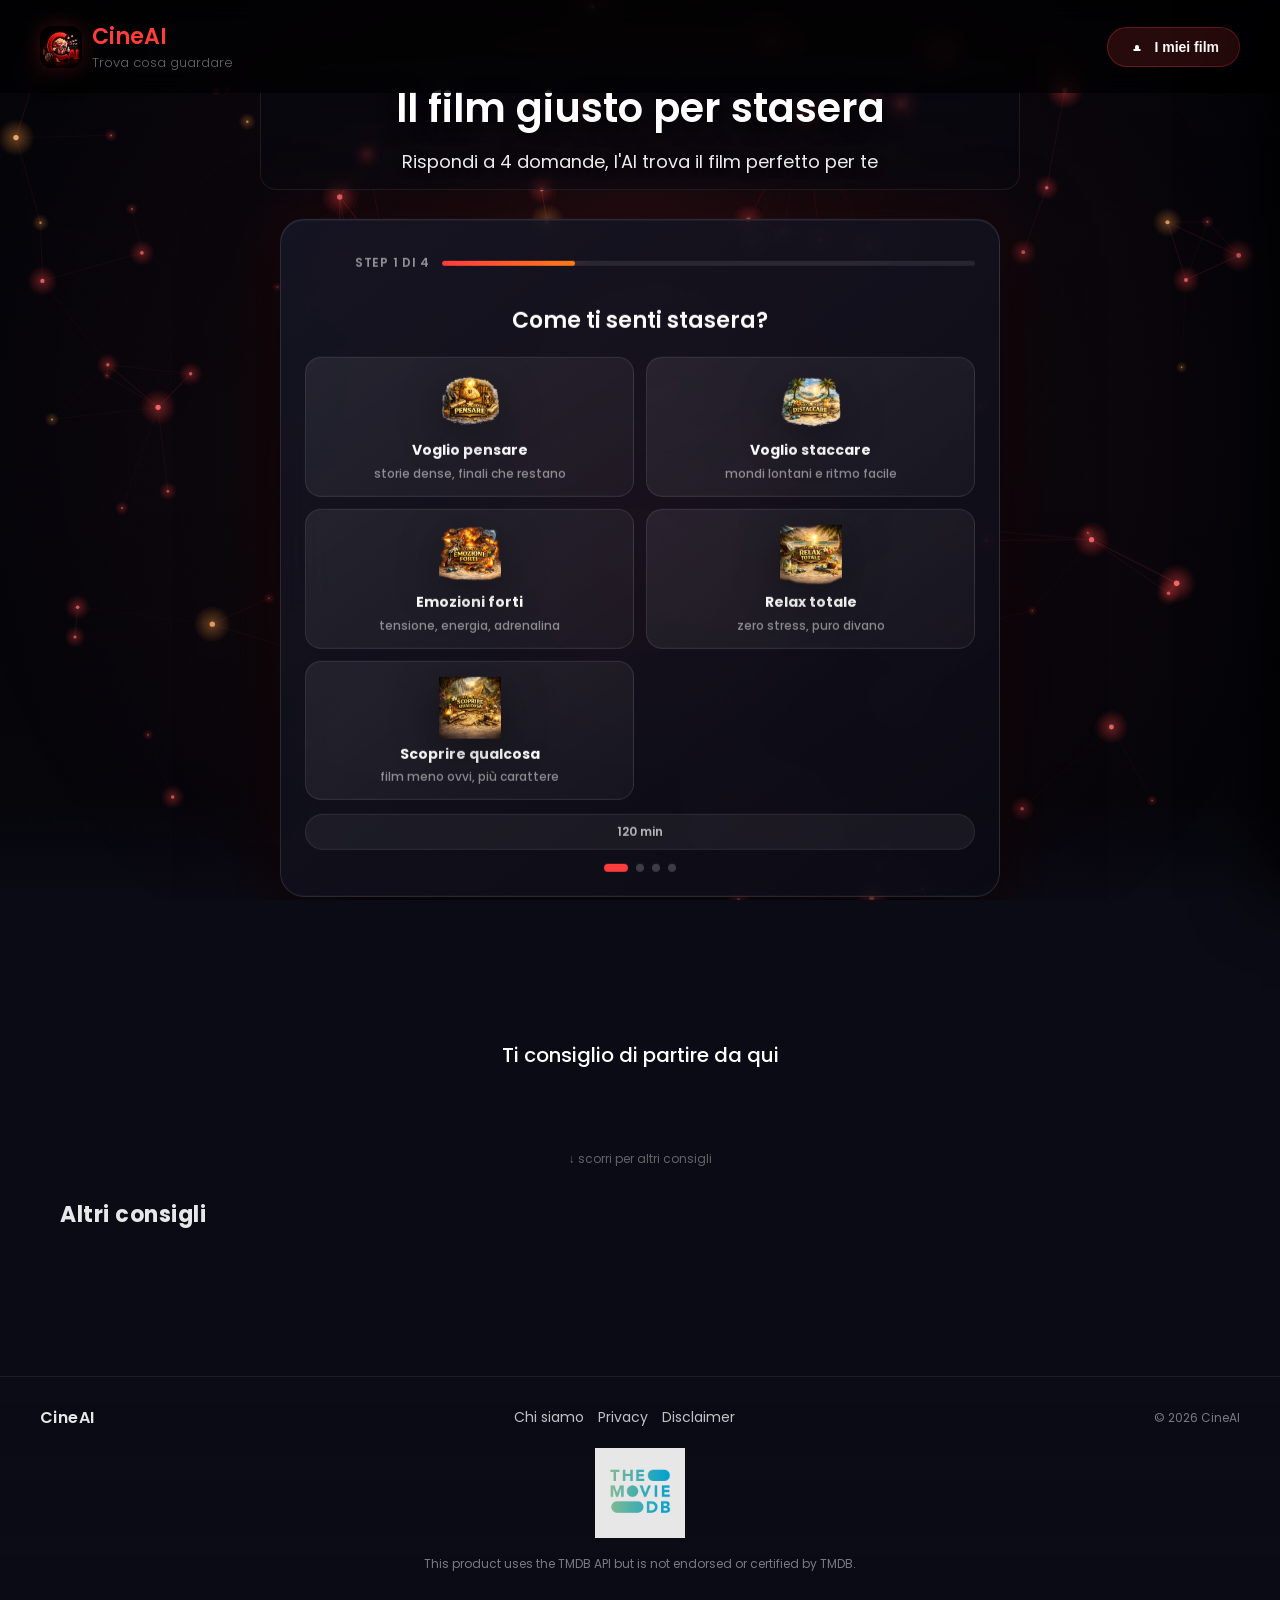
==== commit 27714d4a: "Improve CineAI UI and wizard experience" ====
--- a/index.html
+++ b/index.html
@@ -3,19 +3,26 @@
 <head>
     <meta charset="UTF-8">
     <meta name="viewport" content="width=device-width, initial-scale=1.0">
-    <title>CineAI 🎬</title>
+    <title>CineAI</title>
     <link href="https://fonts.googleapis.com/css2?family=Poppins:wght@300;400;600&display=swap" rel="stylesheet">
     <link rel="stylesheet" href="style.css">
 </head>
 <body>
-    <div id="cinemaIntro" class="cinema-intro">
-  <div class="curtain curtain-left"></div>
-  <div class="curtain curtain-right"></div>
-
-  <div class="intro-center">
-    <h1>🎬 CineAI</h1>
-    <p>Il tuo cinema su misura</p>
-  </div>
+<div id="siteIntro" class="site-intro" aria-hidden="true">
+    <div class="intro-tunnel">
+        <span style="--i:0"></span>
+        <span style="--i:1"></span>
+        <span style="--i:2"></span>
+        <span style="--i:3"></span>
+        <span style="--i:4"></span>
+        <span style="--i:5"></span>
+    </div>
+    <div class="intro-beam"></div>
+    <div class="intro-logo-lockup">
+        <img src="assets/cineai-logo-512.png" alt="">
+        <strong>CineAI</strong>
+        <p>Trova cosa guardare</p>
+    </div>
 </div>
 
 <!-- MODALE -->
@@ -37,10 +44,11 @@
 <!-- NAVBAR -->
 <header class="navbar">
     <div class="navbar-brand">
-        <h1 class="logo">🎬 CineAI</h1>
-        <span class="logo-sub">Il tuo cinema su misura</span>
+        <img class="brand-icon" src="assets/cineai-logo-512.png" alt="" aria-hidden="true">
+        <h1 class="logo">CineAI</h1>
+        <span class="logo-sub">Trova cosa guardare</span>
     </div>
-    <button class="saved-trigger" id="savedTrigger">❤️ <span>I miei film</span></button>
+    <button class="saved-trigger" id="savedTrigger"><span class="nav-icon nav-icon-saved" aria-hidden="true"></span><span>I miei film</span></button>
 </header>
 
 <!-- SIDEBAR -->
@@ -49,7 +57,7 @@
     <div class="sidebar-panel">
         <div class="sidebar-header">
             <div>
-                <h2>❤️ I tuoi film preferiti</h2>
+                <h2>I tuoi film preferiti</h2>
                 <p id="savedCount">0 film salvati</p>
             </div>
             <button class="sidebar-clear" id="clearSaved">Svuota</button>
@@ -61,6 +69,7 @@
 
 <!-- HERO -->
 <section class="hero" id="hero">
+    <div class="hero-poster-wall" id="heroPosterWall" aria-hidden="true"></div>
     <canvas id="particleCanvas"></canvas>
     <div class="overlay"></div>
     <div class="hero-headline">
@@ -69,17 +78,18 @@
     </div>
     <div class="form-container" id="formWizard">
         <div class="wizard-shell-top">
+            <button class="wizard-back" id="wizardBack" type="button" aria-label="Torna allo step precedente">←</button>
             <span id="wizardStepLabel">Step 1 di 4</span>
             <div class="wizard-line"><span id="wizardLineFill"></span></div>
         </div>
         <div class="wizard-step active" id="step1">
             <p class="wizard-question">Come ti senti stasera?</p>
             <div class="wizard-cards wizard-cards-mood">
-                <div class="wizard-card" data-value="mentale"><span class="choice-icon">🧠</span><strong>Voglio pensare</strong><small>storie dense, finali che restano</small></div>
-                <div class="wizard-card" data-value="evasione"><span class="choice-icon">🌌</span><strong>Voglio staccare</strong><small>mondi lontani e ritmo facile</small></div>
-                <div class="wizard-card" data-value="emozioni_forti"><span class="choice-icon">⚡</span><strong>Emozioni forti</strong><small>tensione, energia, adrenalina</small></div>
-                <div class="wizard-card" data-value="comfort"><span class="choice-icon">🍿</span><strong>Relax totale</strong><small>zero stress, puro divano</small></div>
-                <div class="wizard-card" data-value="curioso"><span class="choice-icon">🔎</span><strong>Scoprire qualcosa</strong><small>film meno ovvi, più carattere</small></div>
+                <div class="wizard-card" data-value="mentale"><span class="choice-icon icon-think" aria-hidden="true"></span><strong>Voglio pensare</strong><small>storie dense, finali che restano</small></div>
+                <div class="wizard-card" data-value="evasione"><span class="choice-icon icon-escape" aria-hidden="true"></span><strong>Voglio staccare</strong><small>mondi lontani e ritmo facile</small></div>
+                <div class="wizard-card" data-value="emozioni_forti"><span class="choice-icon icon-intense" aria-hidden="true"></span><strong>Emozioni forti</strong><small>tensione, energia, adrenalina</small></div>
+                <div class="wizard-card" data-value="comfort"><span class="choice-icon icon-comfort" aria-hidden="true"></span><strong>Relax totale</strong><small>zero stress, puro divano</small></div>
+                <div class="wizard-card" data-value="curioso"><span class="choice-icon icon-curious" aria-hidden="true"></span><strong>Scoprire qualcosa</strong><small>film meno ovvi, più carattere</small></div>
             </div>
         </div>
         <div class="wizard-step" id="step2">
@@ -97,26 +107,26 @@
         <div class="wizard-step" id="step3">
             <p class="wizard-question">Che genere preferisci?</p>
             <div class="wizard-cards wizard-cards-genere">
-                <div class="wizard-card compact" data-value="azione"><span class="choice-icon">💥</span><strong>Azione</strong></div>
-                <div class="wizard-card compact" data-value="commedia"><span class="choice-icon">😄</span><strong>Commedia</strong></div>
-                <div class="wizard-card compact" data-value="drammatico"><span class="choice-icon">🎭</span><strong>Dramma</strong></div>
-                <div class="wizard-card compact" data-value="thriller"><span class="choice-icon">🕯️</span><strong>Thriller</strong></div>
-                <div class="wizard-card compact" data-value="horror"><span class="choice-icon">🌙</span><strong>Horror</strong></div>
-                <div class="wizard-card compact" data-value="fantascienza"><span class="choice-icon">🚀</span><strong>Fantascienza</strong></div>
-                <div class="wizard-card compact" data-value="romantico"><span class="choice-icon">💘</span><strong>Romantico</strong></div>
-                <div class="wizard-card compact" data-value="avventura"><span class="choice-icon">🗺️</span><strong>Avventura</strong></div>
-                <div class="wizard-card compact" data-value="animazione"><span class="choice-icon">✨</span><strong>Animazione</strong></div>
-                <div class="wizard-card compact" data-value="documentario"><span class="choice-icon">🎥</span><strong>Documentario</strong></div>
+                <div class="wizard-card compact" data-value="azione"><span class="choice-icon icon-action" aria-hidden="true"></span><strong>Azione</strong></div>
+                <div class="wizard-card compact" data-value="commedia"><span class="choice-icon icon-comedy" aria-hidden="true"></span><strong>Commedia</strong></div>
+                <div class="wizard-card compact" data-value="drammatico"><span class="choice-icon icon-drama" aria-hidden="true"></span><strong>Dramma</strong></div>
+                <div class="wizard-card compact" data-value="thriller"><span class="choice-icon icon-thriller" aria-hidden="true"></span><strong>Thriller</strong></div>
+                <div class="wizard-card compact" data-value="horror"><span class="choice-icon icon-horror" aria-hidden="true"></span><strong>Horror</strong></div>
+                <div class="wizard-card compact" data-value="fantascienza"><span class="choice-icon icon-sci-fi" aria-hidden="true"></span><strong>Fantascienza</strong></div>
+                <div class="wizard-card compact" data-value="romantico"><span class="choice-icon icon-romance" aria-hidden="true"></span><strong>Romantico</strong></div>
+                <div class="wizard-card compact" data-value="avventura"><span class="choice-icon icon-adventure" aria-hidden="true"></span><strong>Avventura</strong></div>
+                <div class="wizard-card compact" data-value="animazione"><span class="choice-icon icon-animation" aria-hidden="true"></span><strong>Animazione</strong></div>
+                <div class="wizard-card compact" data-value="documentario"><span class="choice-icon icon-documentary" aria-hidden="true"></span><strong>Documentario</strong></div>
             </div>
         </div>
         <div class="wizard-step" id="step4">
             <p class="wizard-question">Che epoca preferisci?</p>
             <div class="wizard-cards">
-                <div class="wizard-card" data-value="recente"><span class="choice-icon">📱</span><strong>Film recenti</strong><small>dal 2000 in poi</small></div>
-                <div class="wizard-card" data-value="misto"><span class="choice-icon">🎞️</span><strong>Qualsiasi epoca</strong><small>lasciami pescare meglio</small></div>
-                <div class="wizard-card" data-value="classici"><span class="choice-icon">🏛️</span><strong>Classici</strong><small>più storia, meno hype</small></div>
+                <div class="wizard-card" data-value="recente"><span class="choice-icon icon-recent" aria-hidden="true"></span><strong>Film recenti</strong><small>dal 2000 in poi</small></div>
+                <div class="wizard-card" data-value="misto"><span class="choice-icon icon-any-era" aria-hidden="true"></span><strong>Qualsiasi epoca</strong><small>lasciami pescare meglio</small></div>
+                <div class="wizard-card" data-value="classici"><span class="choice-icon icon-classic" aria-hidden="true"></span><strong>Classici</strong><small>più storia, meno hype</small></div>
             </div>
-            <button class="wizard-next" id="btnTrovaFilm">Trova il mio film</button>
+            <button class="wizard-next" id="btnTrovaFilm" disabled>Scegli un'epoca</button>
         </div>
         <div class="wizard-summary" id="wizardSummary">Scegli il mood della serata</div>
         <div class="wizard-progress">
@@ -131,7 +141,7 @@
 <!-- RISULTATI -->
 <section class="results-section">
     <div class="top-section">
-        <h2 class="top-message">🔥 🔥 Ti consiglio di partire da qui</h2>
+        <h2 class="top-message">Ti consiglio di partire da qui</h2>
         <div id="aiBox"></div>
         <button class="reroll-btn hidden" id="rerollBtn">No, dammi un'altra vibe</button>
         <div id="top3" class="top3-wrapper"></div>
@@ -141,7 +151,7 @@
 </section>
 
 <div id="loading" class="loading hidden">
-    <p>🎬 Analizzando i tuoi gusti...</p>
+    <p>Analizzando i tuoi gusti...</p>
 </div>
 
 <footer class="site-footer">
--- a/style.css
+++ b/style.css
@@ -12,6 +12,172 @@
     color: white;
     overflow-x: hidden;
     scroll-behavior: smooth;
+}
+
+.site-intro {
+    position: fixed;
+    inset: 0;
+    z-index: 999999;
+    display: grid;
+    place-items: center;
+    overflow: hidden;
+    perspective: 900px;
+    background:
+        radial-gradient(circle at 50% 48%, rgba(255,60,60,0.18), transparent 22%),
+        radial-gradient(circle at 50% 82%, rgba(255,115,45,0.1), transparent 26%),
+        #030307;
+    animation: introExit 0.75s ease forwards;
+    animation-delay: 2.45s;
+}
+
+.site-intro.is-hidden {
+    display: none;
+}
+
+.intro-tunnel {
+    position: absolute;
+    inset: -10%;
+    transform-style: preserve-3d;
+    animation: tunnelRush 2.6s cubic-bezier(0.18, 0.88, 0.2, 1) forwards;
+}
+
+.intro-tunnel span {
+    position: absolute;
+    top: 50%;
+    left: 50%;
+    width: 34vw;
+    height: 54vh;
+    border-radius: 18px;
+    border: 1px solid rgba(255,255,255,0.08);
+    background:
+        linear-gradient(135deg, rgba(255,60,60,0.28), rgba(255,255,255,0.04)),
+        repeating-linear-gradient(90deg, rgba(255,255,255,0.12) 0 8px, transparent 8px 24px);
+    box-shadow:
+        inset 0 0 60px rgba(255,255,255,0.04),
+        0 0 70px rgba(255,60,60,0.13);
+    opacity: 0;
+    transform:
+        translate(-50%, -50%)
+        rotateY(calc((var(--i) - 2.5) * 24deg))
+        translateZ(calc((var(--i) + 1) * -120px))
+        translateX(calc((var(--i) - 2.5) * 120px));
+    animation: tileReveal 2.2s cubic-bezier(0.2, 0.8, 0.2, 1) forwards;
+    animation-delay: calc(var(--i) * 0.06s);
+}
+
+.intro-beam {
+    position: absolute;
+    inset: 0;
+    background:
+        conic-gradient(from 210deg at 50% 52%, transparent 0deg, rgba(255,90,65,0.24) 18deg, transparent 42deg),
+        radial-gradient(circle at 50% 50%, rgba(255,255,255,0.18), transparent 8%);
+    mix-blend-mode: screen;
+    opacity: 0;
+    animation: beamSweep 2.35s ease forwards;
+}
+
+.intro-logo-lockup {
+    position: relative;
+    z-index: 3;
+    display: flex;
+    flex-direction: column;
+    align-items: center;
+    transform-style: preserve-3d;
+    animation: logoArrival 2.35s cubic-bezier(0.18, 0.88, 0.2, 1) forwards;
+}
+
+.intro-logo-lockup img {
+    width: min(190px, 38vw);
+    aspect-ratio: 1;
+    object-fit: cover;
+    border-radius: 28px;
+    box-shadow:
+        0 0 55px rgba(255,60,60,0.46),
+        0 30px 90px rgba(0,0,0,0.76);
+}
+
+.intro-logo-lockup strong {
+    margin-top: 18px;
+    font-size: clamp(38px, 7vw, 82px);
+    line-height: 0.95;
+    letter-spacing: 0;
+    color: white;
+    text-shadow:
+        0 0 24px rgba(255,60,60,0.48),
+        0 12px 50px rgba(0,0,0,0.8);
+}
+
+.intro-logo-lockup p {
+    margin-top: 14px;
+    color: #ffb4a8;
+    font-size: clamp(13px, 2vw, 18px);
+    font-weight: 600;
+    text-transform: uppercase;
+    letter-spacing: 0.22em;
+}
+
+@keyframes tileReveal {
+    0% {
+        opacity: 0;
+        filter: blur(16px);
+    }
+    28%, 78% {
+        opacity: 0.66;
+        filter: blur(0);
+    }
+    100% {
+        opacity: 0;
+        filter: blur(10px);
+    }
+}
+
+@keyframes tunnelRush {
+    from {
+        transform: translateZ(-360px) rotateX(7deg);
+    }
+    to {
+        transform: translateZ(180px) rotateX(0);
+    }
+}
+
+@keyframes beamSweep {
+    0% {
+        opacity: 0;
+        transform: rotate(-12deg) scale(1.08);
+    }
+    32%, 76% {
+        opacity: 1;
+    }
+    100% {
+        opacity: 0;
+        transform: rotate(8deg) scale(1.18);
+    }
+}
+
+@keyframes logoArrival {
+    0% {
+        opacity: 0;
+        transform: translateZ(-260px) scale(0.62) rotateX(18deg);
+        filter: blur(18px);
+    }
+    38%, 80% {
+        opacity: 1;
+        transform: translateZ(0) scale(1) rotateX(0);
+        filter: blur(0);
+    }
+    100% {
+        opacity: 0;
+        transform: translateZ(90px) scale(1.08);
+        filter: blur(10px);
+    }
+}
+
+@keyframes introExit {
+    to {
+        opacity: 0;
+        visibility: hidden;
+        pointer-events: none;
+    }
 }
 
 /* NAVBAR */
@@ -48,15 +214,98 @@
     background-size: cover;
     background-position: center;
     background-repeat: no-repeat;
-    background-image: url('https://images.unsplash.com/photo-1489599849927-2ee91cede3ba?w=1920&q=80');
+    background-image:
+        radial-gradient(circle at 50% 38%, rgba(255,60,60,0.16), transparent 30%),
+        linear-gradient(145deg, #07070d, #11111f 55%, #07070d);
     overflow: hidden;
+}
+
+.hero-poster-wall {
+    position: absolute;
+    inset: -6vh -5vw;
+    z-index: 0;
+    display: grid;
+    grid-template-columns: repeat(7, minmax(120px, 1fr));
+    grid-auto-rows: minmax(190px, 24vh);
+    gap: 18px;
+    transform: rotate(-5deg) scale(1.12);
+    opacity: 1;
+    transition: opacity 0.35s ease, filter 0.35s ease;
+    pointer-events: none;
+}
+
+.hero-poster-wall.is-changing {
+    opacity: 0.35;
+    filter: blur(8px);
+}
+
+.hero-poster-wall::before,
+.hero-poster-wall::after {
+    content: "";
+    position: absolute;
+    inset: -2%;
+    z-index: 2;
+    pointer-events: none;
+}
+
+.hero-poster-wall::before {
+    background:
+        radial-gradient(circle at 50% 38%, rgba(255,70,55,0.14), transparent 28%),
+        radial-gradient(circle at 32% 62%, rgba(255,125,55,0.08), transparent 24%),
+        linear-gradient(90deg, rgba(7,7,13,0.88), rgba(7,7,13,0.46) 42%, rgba(7,7,13,0.84));
+}
+
+.hero-poster-wall::after {
+    background:
+        linear-gradient(to bottom, rgba(5,5,10,0.8), rgba(5,5,10,0.38) 32%, rgba(5,5,10,0.86)),
+        radial-gradient(circle at 50% 52%, transparent 0%, rgba(0,0,0,0.62) 72%);
+}
+
+.poster-tile {
+    min-width: 0;
+    border-radius: 10px;
+    overflow: hidden;
+    background: rgba(255,255,255,0.04);
+    box-shadow: 0 28px 60px rgba(0,0,0,0.48);
+    opacity: 0.62;
+    transform: translateY(var(--poster-offset, 0));
+}
+
+.poster-tile img {
+    width: 100%;
+    height: 100%;
+    display: block;
+    object-fit: cover;
+    filter: saturate(0.95) contrast(1.04) brightness(0.58);
+}
+
+.poster-tile-0,
+.poster-tile-3,
+.poster-tile-6 {
+    opacity: 0.78;
+}
+
+.poster-tile-1,
+.poster-tile-5 {
+    --poster-offset: 42px;
+}
+
+.poster-tile-2,
+.poster-tile-6 {
+    --poster-offset: -28px;
+}
+
+.poster-tile-4 {
+    --poster-offset: 24px;
 }
 
 /* OVERLAY */
 .overlay {
     position: absolute;
     inset: 0;
-    background: rgba(0, 0, 0, 0.25);
+    background:
+        radial-gradient(circle at 50% 42%, rgba(255,60,60,0.06), transparent 28%),
+        linear-gradient(180deg, rgba(6,6,12,0.58), rgba(6,6,12,0.72));
     z-index: 1;
     pointer-events: none;
 }
@@ -126,10 +375,47 @@
 
 .wizard-shell-top {
     display: grid;
-    grid-template-columns: auto 1fr;
+    grid-template-columns: 38px auto 1fr;
     gap: 12px;
     align-items: center;
     margin-bottom: 22px;
+}
+
+.wizard-back {
+    width: 38px;
+    height: 38px;
+    min-width: 38px;
+    margin: 0;
+    padding: 0;
+    border-radius: 50%;
+    display: inline-flex;
+    align-items: center;
+    justify-content: center;
+    background: rgba(255,255,255,0.07);
+    border: 1px solid rgba(255,255,255,0.1);
+    color: white;
+    font-size: 21px;
+    line-height: 1;
+    opacity: 0;
+    pointer-events: none;
+    transform: translateX(6px);
+}
+
+.wizard-back.visible {
+    opacity: 1;
+    pointer-events: auto;
+    transform: translateX(0);
+}
+
+.wizard-back:hover {
+    background: rgba(255,60,60,0.22);
+    border-color: rgba(255,60,60,0.45);
+    transform: translateX(0) scale(1.05);
+    box-shadow: 0 12px 28px rgba(255,60,60,0.22);
+}
+
+.wizard-back:disabled {
+    cursor: default;
 }
 
 .wizard-shell-top span {
@@ -228,9 +514,283 @@
     border-radius: 14px;
     background: rgba(255,255,255,0.08);
     border: 1px solid rgba(255,255,255,0.09);
-    font-size: 18px;
     box-shadow: inset 0 1px 0 rgba(255,255,255,0.08);
-}
+    position: relative;
+    overflow: hidden;
+}
+
+.choice-icon::before,
+.choice-icon::after,
+.nav-icon::before,
+.nav-icon::after,
+.save-btn::before,
+.dislike-btn::before,
+.saved-empty-icon::before,
+.saved-empty-icon::after {
+    content: "";
+    position: absolute;
+    display: block;
+}
+
+.icon-think::before {
+    width: 17px;
+    height: 17px;
+    border: 2px solid rgba(255,255,255,0.9);
+    border-radius: 50%;
+}
+
+.icon-think::after {
+    width: 18px;
+    height: 2px;
+    background: #ff7a18;
+    transform: rotate(35deg);
+    box-shadow: 0 7px 0 rgba(255,255,255,0.46);
+}
+
+.icon-escape::before {
+    inset: 8px;
+    border-radius: 50%;
+    border: 2px solid rgba(255,255,255,0.82);
+    box-shadow: 0 0 18px rgba(255,122,24,0.42);
+}
+
+.icon-escape::after {
+    width: 4px;
+    height: 4px;
+    border-radius: 50%;
+    background: #ff7a18;
+    box-shadow:
+        -8px -6px 0 rgba(255,255,255,0.72),
+        7px 5px 0 rgba(255,255,255,0.55);
+}
+
+.icon-intense::before,
+.icon-action::before {
+    width: 10px;
+    height: 24px;
+    background: linear-gradient(180deg, #ff3c3c, #ff9a2d);
+    clip-path: polygon(58% 0, 100% 0, 65% 42%, 100% 42%, 30% 100%, 47% 55%, 12% 55%);
+}
+
+.icon-comfort::before {
+    width: 20px;
+    height: 13px;
+    border-radius: 5px 5px 10px 10px;
+    border: 2px solid rgba(255,255,255,0.82);
+    border-top: 0;
+    bottom: 8px;
+}
+
+.icon-comfort::after {
+    width: 24px;
+    height: 2px;
+    border-radius: 999px;
+    background: #ff7a18;
+    bottom: 7px;
+}
+
+.icon-curious::before,
+.icon-documentary::before {
+    width: 15px;
+    height: 15px;
+    border: 2px solid rgba(255,255,255,0.88);
+    border-radius: 50%;
+    transform: translate(-2px, -2px);
+}
+
+.icon-curious::after,
+.icon-documentary::after {
+    width: 10px;
+    height: 2px;
+    border-radius: 999px;
+    background: #ff7a18;
+    transform: translate(8px, 9px) rotate(45deg);
+}
+
+.icon-comedy::before {
+    width: 20px;
+    height: 12px;
+    border: 2px solid rgba(255,255,255,0.86);
+    border-top: 0;
+    border-radius: 0 0 18px 18px;
+    bottom: 9px;
+}
+
+.icon-comedy::after {
+    width: 4px;
+    height: 4px;
+    border-radius: 50%;
+    background: #ff7a18;
+    top: 10px;
+    box-shadow: 10px 0 0 rgba(255,255,255,0.7);
+}
+
+.icon-drama::before {
+    width: 22px;
+    height: 18px;
+    border: 2px solid rgba(255,255,255,0.84);
+    border-radius: 50% 50% 45% 45%;
+}
+
+.icon-drama::after {
+    width: 18px;
+    height: 2px;
+    border-radius: 999px;
+    background: #ff7a18;
+    transform: translateY(6px);
+}
+
+.icon-thriller::before,
+.icon-horror::before {
+    width: 2px;
+    height: 24px;
+    background: #ff7a18;
+    box-shadow: 8px 0 0 rgba(255,255,255,0.42), -8px 0 0 rgba(255,255,255,0.28);
+    transform: rotate(24deg);
+}
+
+.icon-thriller::after,
+.icon-horror::after {
+    inset: 8px;
+    border-radius: 50%;
+    border: 1px solid rgba(255,255,255,0.34);
+}
+
+.icon-sci-fi::before {
+    width: 23px;
+    height: 23px;
+    border-radius: 50%;
+    border: 2px solid rgba(255,255,255,0.78);
+    transform: rotate(-18deg) scaleY(0.62);
+}
+
+.icon-sci-fi::after {
+    width: 7px;
+    height: 7px;
+    border-radius: 50%;
+    background: #ff7a18;
+    box-shadow: 0 0 12px rgba(255,122,24,0.8);
+}
+
+.icon-romance::before {
+    width: 22px;
+    height: 15px;
+    border-radius: 999px;
+    background: linear-gradient(90deg, rgba(255,255,255,0.75), #ff5757);
+    transform: rotate(-18deg);
+}
+
+.icon-romance::after {
+    width: 12px;
+    height: 2px;
+    background: rgba(255,255,255,0.78);
+    transform: rotate(-18deg);
+}
+
+.icon-adventure::before {
+    width: 20px;
+    height: 20px;
+    border-radius: 50%;
+    border: 2px solid rgba(255,255,255,0.78);
+}
+
+.icon-adventure::after {
+    width: 8px;
+    height: 8px;
+    border-top: 2px solid #ff7a18;
+    border-right: 2px solid #ff7a18;
+    transform: rotate(45deg);
+}
+
+.icon-animation::before {
+    width: 6px;
+    height: 6px;
+    border-radius: 50%;
+    background: #ff7a18;
+    box-shadow:
+        -9px 6px 0 rgba(255,255,255,0.72),
+        9px 5px 0 rgba(255,255,255,0.5),
+        0 -8px 0 rgba(255,255,255,0.62);
+}
+
+.icon-recent::before,
+.icon-any-era::before,
+.icon-classic::before {
+    width: 20px;
+    height: 14px;
+    border-radius: 3px;
+    border: 2px solid rgba(255,255,255,0.82);
+}
+
+.icon-recent::after {
+    width: 10px;
+    height: 2px;
+    background: #ff7a18;
+    box-shadow: 0 5px 0 #ff7a18;
+}
+
+.icon-any-era::after {
+    width: 24px;
+    height: 2px;
+    background: #ff7a18;
+    transform: rotate(-22deg);
+}
+
+.icon-classic::after {
+    width: 24px;
+    height: 2px;
+    background: #ff7a18;
+    transform: translateY(11px);
+    box-shadow: -7px -5px 0 rgba(255,255,255,0.62), 7px -5px 0 rgba(255,255,255,0.62);
+}
+
+.wizard-card .choice-icon {
+    width: min(100%, 104px);
+    height: auto;
+    aspect-ratio: 1.38;
+    border-radius: 0;
+    background-color: transparent;
+    background-size: contain;
+    background-position: center;
+    background-repeat: no-repeat;
+    border: none;
+    box-shadow: none;
+    filter: drop-shadow(0 12px 22px rgba(0,0,0,0.38));
+}
+
+.wizard-card.compact .choice-icon {
+    width: min(100%, 92px);
+    aspect-ratio: 1.24;
+}
+
+#step1 .choice-icon,
+#step4 .choice-icon {
+    width: min(100%, 86px);
+}
+
+.wizard-card .choice-icon::before,
+.wizard-card .choice-icon::after {
+    display: none;
+}
+
+.icon-action { background-image: url("assets/choices/azione-420.png"); }
+.icon-comedy { background-image: url("assets/choices/commedia-420.png"); }
+.icon-drama { background-image: url("assets/choices/drammatico-420.png"); }
+.icon-thriller { background-image: url("assets/choices/thriller-420.png"); }
+.icon-horror { background-image: url("assets/choices/horror-420.png"); }
+.icon-sci-fi { background-image: url("assets/choices/fantascienza-420.png"); }
+.icon-romance { background-image: url("assets/choices/romantico-420.png"); }
+.icon-adventure { background-image: url("assets/choices/avventura-420.png"); }
+.icon-animation { background-image: url("assets/choices/animazione-420.png"); }
+.icon-documentary { background-image: url("assets/choices/documentario-420.png"); }
+.icon-think { background-image: url("assets/choices/mentale-420.png"); }
+.icon-escape { background-image: url("assets/choices/evasione-420.png"); }
+.icon-intense { background-image: url("assets/choices/emozioni-forti-420.png"); }
+.icon-comfort { background-image: url("assets/choices/comfort-420.png"); }
+.icon-curious { background-image: url("assets/choices/curioso-420.png"); }
+.icon-recent { background-image: url("assets/choices/recente-420.png"); }
+.icon-any-era { background-image: url("assets/choices/misto-420.png"); }
+.icon-classic { background-image: url("assets/choices/classici-420.png"); }
 
 .wizard-card.compact {
     min-height: 86px;
@@ -321,6 +881,18 @@
 .wizard-next:hover {
     transform: translateY(-2px);
     box-shadow: 0 10px 30px rgba(255,60,60,0.5);
+}
+
+.wizard-next:disabled {
+    cursor: not-allowed;
+    opacity: 0.48;
+    background: rgba(255,255,255,0.1);
+    box-shadow: none;
+}
+
+.wizard-next:disabled:hover {
+    transform: none;
+    box-shadow: none;
 }
 
 .wizard-progress {
@@ -1117,6 +1689,7 @@
 }
 
 .save-btn, .dislike-btn {
+    position: relative;
     width: 28px;
     height: 28px;
     display: flex;
@@ -1131,6 +1704,33 @@
     transition: 0.2s;
 }
 
+.save-btn::before,
+.nav-icon-saved::before {
+    inset: 7px;
+    border-radius: 3px;
+    border: 2px solid currentColor;
+    border-top-width: 3px;
+}
+
+.save-btn::after,
+.nav-icon-saved::after {
+    content: "";
+    position: absolute;
+    width: 7px;
+    height: 2px;
+    background: currentColor;
+    top: 11px;
+    left: 50%;
+    transform: translateX(-50%);
+}
+
+.dislike-btn::before {
+    width: 14px;
+    height: 2px;
+    border-radius: 999px;
+    background: currentColor;
+}
+
 .movie-card:hover .actions {
     opacity: 1;
     transform: translateY(0);
@@ -1226,6 +1826,19 @@
     justify-content: flex-start;
     padding: 120px 20px 60px 20px;
 }
+
+    .hero-poster-wall {
+        inset: -4vh -24vw;
+        grid-template-columns: repeat(4, minmax(115px, 1fr));
+        grid-auto-rows: 176px;
+        gap: 12px;
+        transform: rotate(-7deg) scale(1.08);
+    }
+
+    .poster-tile {
+        border-radius: 8px;
+        opacity: 0.54;
+    }
 
     .hero-headline {
     position: relative;
@@ -2042,12 +2655,32 @@
 }
 
 .navbar-brand {
-    display: flex;
-    align-items: baseline;
-    gap: 12px;
+    display: grid;
+    grid-template-columns: 42px auto;
+    grid-template-rows: auto auto;
+    align-items: center;
+    column-gap: 10px;
+    row-gap: 0;
+}
+
+.brand-icon {
+    grid-row: 1 / span 2;
+    width: 42px;
+    height: 42px;
+    flex: 0 0 42px;
+    border-radius: 12px;
+    object-fit: cover;
+    box-shadow:
+        0 0 20px rgba(255,60,60,0.22),
+        0 8px 24px rgba(0,0,0,0.45);
+}
+
+.navbar-brand .logo {
+    grid-column: 2;
 }
 
 .logo-sub {
+    grid-column: 2;
     font-size: 13px;
     color: rgba(255,255,255,0.4);
     font-weight: 300;
@@ -2079,6 +2712,14 @@
     margin-top: 0;
 }
 
+.nav-icon {
+    width: 18px;
+    height: 18px;
+    position: relative;
+    display: inline-block;
+    color: currentColor;
+}
+
 .saved-trigger:hover {
     background: rgba(255,60,60,0.3);
     border-color: #ff3c3c;
@@ -2301,8 +2942,29 @@
     text-align: center;
 }
 
-.saved-empty span {
-    font-size: 30px;
+.saved-empty-icon {
+    width: 42px;
+    height: 42px;
+    position: relative;
+    display: inline-block;
+    border-radius: 14px;
+    background: rgba(255,255,255,0.06);
+    border: 1px solid rgba(255,255,255,0.1);
+}
+
+.saved-empty-icon::before {
+    inset: 11px;
+    border-radius: 4px;
+    border: 2px solid rgba(255,255,255,0.72);
+    border-top-width: 4px;
+}
+
+.saved-empty-icon::after {
+    width: 18px;
+    height: 2px;
+    background: #ff7a18;
+    top: 20px;
+    left: 12px;
 }
 
 /* rimuove tutta la roba inutile */
@@ -2597,9 +3259,15 @@
     }
 
     .navbar-brand {
-        align-items: flex-start;
-        flex-direction: column;
-        gap: 2px;
+        grid-template-columns: 34px auto;
+        column-gap: 8px;
+    }
+
+    .brand-icon {
+        width: 34px;
+        height: 34px;
+        flex-basis: 34px;
+        border-radius: 10px;
     }
 
     .logo {
@@ -2718,6 +3386,7 @@
 
     .modal-content,
     .modal.no-trailer .modal-content {
+        display: block;
         width: 100%;
         max-width: none;
         height: 100vh;
@@ -2728,8 +3397,10 @@
     .modal.no-trailer .modal-body {
         display: flex;
         flex-direction: column;
+        width: 100%;
         height: 100%;
         padding: 0;
+        overflow: hidden;
     }
 
     .trailer-wrapper {
@@ -2758,6 +3429,15 @@
 
     .modal.no-trailer #modal-info {
         align-items: stretch;
+        padding-top: 62px;
+    }
+
+    .modal.no-trailer .fallback-poster {
+        align-self: center;
+        width: min(180px, 48vw);
+        max-height: 34vh;
+        object-fit: cover;
+        margin-bottom: 18px;
     }
 
     .modal-title-row {
@@ -2853,155 +3533,3 @@
     font-size: 12px;
     color: rgba(255,255,255,0.45);
 }
-/* =========================
-   🎭 CINEMA INTRO
-========================= */
-
-.cinema-intro {
-    position: fixed;
-    inset: 0;
-
-    width: 100%;
-    height: 100vh;
-
-    background: #000;
-
-    z-index: 999999;
-
-    overflow: hidden;
-
-    display: flex;
-    align-items: center;
-    justify-content: center;
-
-    animation: introHide 1s ease forwards;
-    animation-delay: 5s;
-}
-
-/* TENDE */
-
-.curtain {
-    position: absolute;
-    top: 0;
-
-    width: 50%;
-    height: 100%;
-
-    background:
-        linear-gradient(
-            to right,
-            #320000,
-            #7a0000,
-            #b10000,
-            #7a0000
-        );
-
-    overflow: hidden;
-
-    box-shadow:
-        inset 0 0 40px rgba(0,0,0,0.5),
-        inset 0 0 10px rgba(255,255,255,0.08);
-}
-
-/* pieghe */
-
-.curtain::before {
-    content: "";
-
-    position: absolute;
-    inset: 0;
-
-    background:
-        repeating-linear-gradient(
-            90deg,
-            rgba(255,255,255,0.06) 0px,
-            rgba(255,255,255,0.02) 18px,
-            rgba(0,0,0,0.18) 36px
-        );
-}
-
-.curtain-left {
-    left: 0;
-
-    animation: curtainLeftOpen 2.5s cubic-bezier(.77,0,.18,1) forwards;
-    animation-delay: 1s;
-}
-
-.curtain-right {
-    right: 0;
-
-    animation: curtainRightOpen 2.5s cubic-bezier(.77,0,.18,1) forwards;
-    animation-delay: 1s;
-}
-
-/* LOGO */
-
-.intro-center {
-    position: relative;
-    z-index: 10;
-
-    text-align: center;
-
-    animation: logoFade 1s ease forwards;
-    animation-delay: 3s;
-}
-
-.intro-center h1 {
-    font-size: 56px;
-    color: white;
-
-    margin-bottom: 12px;
-
-    text-shadow:
-        0 0 20px rgba(255,60,60,0.5),
-        0 0 50px rgba(255,60,60,0.25);
-}
-
-.intro-center p {
-    color: rgba(255,255,255,0.7);
-    font-size: 18px;
-    letter-spacing: 1px;
-}
-
-/* ANIMAZIONI */
-
-@keyframes curtainLeftOpen {
-    to {
-        transform: translateX(-100%);
-    }
-}
-
-@keyframes curtainRightOpen {
-    to {
-        transform: translateX(100%);
-    }
-}
-
-@keyframes logoFade {
-    to {
-        opacity: 0;
-        transform: scale(0.9);
-    }
-}
-
-@keyframes introHide {
-    to {
-        opacity: 0;
-        visibility: hidden;
-        pointer-events: none;
-    }
-}
-
-/* MOBILE */
-
-@media (max-width: 768px) {
-
-    .intro-center h1 {
-        font-size: 38px;
-    }
-
-    .intro-center p {
-        font-size: 14px;
-    }
-
-}
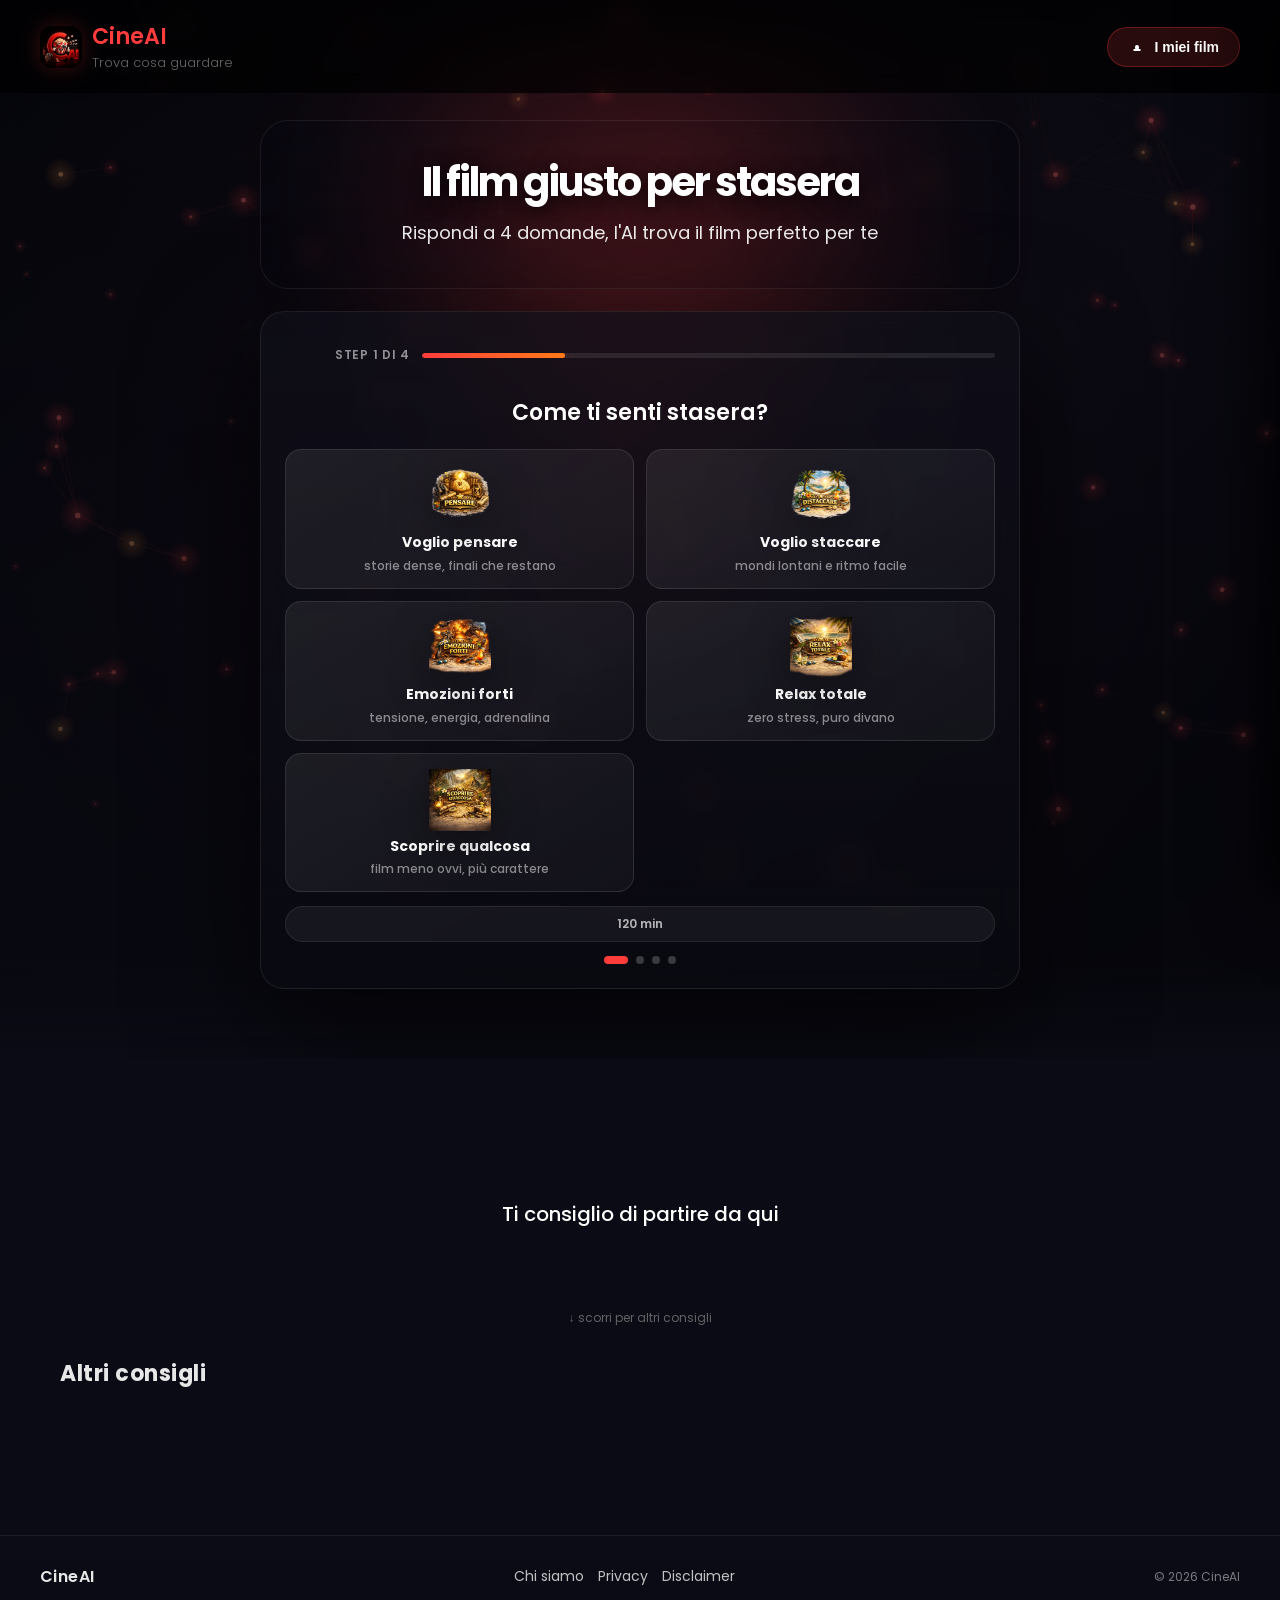
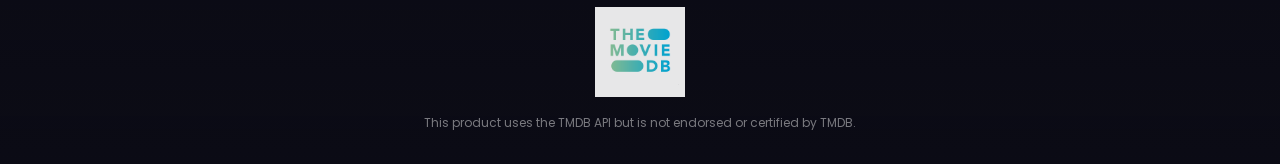
==== commit bfe2d506: "latest update" ====
--- a/index.html
+++ b/index.html
@@ -70,7 +70,8 @@
 <!-- HERO -->
 <section class="hero" id="hero">
     <div class="hero-poster-wall" id="heroPosterWall" aria-hidden="true"></div>
-    <canvas id="particleCanvas"></canvas>
+   <canvas id="particleCanvas"></canvas> 
+
     <div class="overlay"></div>
     <div class="hero-headline">
         <h1>Il film giusto per stasera</h1>
--- a/style.css
+++ b/style.css
@@ -202,7 +202,6 @@
 }
 
 /* HERO */
-/* HERO */
 .hero {
     min-height: 100vh;
     position: relative;
@@ -210,7 +209,7 @@
     display: flex;
     align-items: center;
     justify-content: center;
-
+    padding-top: 120px;
     background-size: cover;
     background-position: center;
     background-repeat: no-repeat;
@@ -218,20 +217,36 @@
         radial-gradient(circle at 50% 38%, rgba(255,60,60,0.16), transparent 30%),
         linear-gradient(145deg, #07070d, #11111f 55%, #07070d);
     overflow: hidden;
+    flex-direction: column;
+
+    gap: 22px;
+
+    padding:
+
+        120px 20px
+
+        70px;
 }
 
 .hero-poster-wall {
     position: absolute;
-    inset: -6vh -5vw;
-    z-index: 0;
+    inset: 0;
+
     display: grid;
-    grid-template-columns: repeat(7, minmax(120px, 1fr));
-    grid-auto-rows: minmax(190px, 24vh);
-    gap: 18px;
-    transform: rotate(-5deg) scale(1.12);
-    opacity: 1;
-    transition: opacity 0.35s ease, filter 0.35s ease;
-    pointer-events: none;
+    grid-template-columns: repeat(5, 1fr);
+
+    gap: 22px;
+
+    opacity: 0.22;
+
+    transform: scale(1.05);
+
+    filter: blur(1px);
+
+    mask-image: radial-gradient(circle at center,
+        rgba(0,0,0,1) 20%,
+        rgba(0,0,0,0.2) 70%,
+        transparent 100%);
 }
 
 .hero-poster-wall.is-changing {
@@ -257,8 +272,14 @@
 
 .hero-poster-wall::after {
     background:
-        linear-gradient(to bottom, rgba(5,5,10,0.8), rgba(5,5,10,0.38) 32%, rgba(5,5,10,0.86)),
-        radial-gradient(circle at 50% 52%, transparent 0%, rgba(0,0,0,0.62) 72%);
+        linear-gradient(
+            to bottom,
+            rgba(0,0,0,0.15),
+            rgba(0,0,0,0.08),
+            rgba(0,0,0,0.35)
+        );
+
+    backdrop-filter: blur(1px);
 }
 
 .poster-tile {
@@ -276,7 +297,13 @@
     height: 100%;
     display: block;
     object-fit: cover;
-    filter: saturate(0.95) contrast(1.04) brightness(0.58);
+
+    filter:
+        brightness(1)
+        contrast(1.1)
+        saturate(1.15);
+
+    transform: scale(1.05);
 }
 
 .poster-tile-0,
@@ -308,6 +335,7 @@
         linear-gradient(180deg, rgba(6,6,12,0.58), rgba(6,6,12,0.72));
     z-index: 1;
     pointer-events: none;
+    
 }
 
 /* FADE BOTTOM */
@@ -342,22 +370,43 @@
 .form-container {
     position: absolute;
     z-index: 10;
-    top: 58%;
-    left: 50%;
-    transform: translate(-50%, -50%);
     width: 100%;
     max-width: 720px;
     padding: 24px;
     border-radius: 24px;
     background:
-        linear-gradient(145deg, rgba(22,22,36,0.9), rgba(12,12,22,0.78)),
-        radial-gradient(circle at var(--mx, 50%) var(--my, 50%), rgba(255,60,60,0.18), transparent 45%);
-    backdrop-filter: blur(28px);
-    border: 1px solid rgba(255, 255, 255, 0.12);
+
+        linear-gradient(
+
+            180deg,
+
+            rgba(16,16,26,0.72),
+
+            rgba(10,10,18,0.55)
+
+        );
+
+    border: 1px solid rgba(255,255,255,0.08);
+
+    backdrop-filter: blur(14px);
+    max-width: 760px;
+width: min(92%, 760px);
+margin: 0 auto;
     box-shadow:
-        0 28px 90px rgba(0,0,0,0.78),
-        inset 0 1px 0 rgba(255,255,255,0.06),
-        0 0 70px rgba(255,60,60,0.09);
+
+        0 40px 120px rgba(0,0,0,0.65);
+}
+.form-container::before {
+    content: "";
+    position: absolute;
+    inset: -40px;
+    background:
+        radial-gradient(circle at center,
+        rgba(5,5,12,0.82) 0%,
+        rgba(5,5,12,0.58) 45%,
+        transparent 100%);
+    z-index: -1;
+    pointer-events: none;
 }
 
 .form-container > * {
@@ -1531,34 +1580,61 @@
     cursor: pointer;
 }
 
-.hero-headline {
+.hero-headline{
+    width: min(92%, 760px);
+    margin: 0 auto;
+    
+    display: flex;
+    flex-direction: column;
+    align-items: center;
+    justify-content: center;
+
+    text-align: center;
+
+    padding: 42px 28px;
+
+    border: 1px solid rgba(255,255,255,0.08);
+    border-radius: 28px;
+
+    background:
+        linear-gradient(
+            180deg,
+            rgba(20,20,30,0.38),
+            rgba(10,10,18,0.55)
+        );
+
+    backdrop-filter: blur(10px);
+}
+
+.hero-headline::before {
+    content: "";
     position: absolute;
-    top: 8%;
-    left: 50%;
-    transform: translateX(-50%);
-    text-align: center;
-    z-index: 20;
-    width: 90%;
-    max-width: 700px;
-    padding: 14px 20px;
-    border-radius: 16px;
-    background: linear-gradient(180deg, rgba(8, 8, 16, 0.62), rgba(8, 8, 16, 0.3));
-    border: 1px solid rgba(255, 255, 255, 0.08);
-    backdrop-filter: blur(3px);
+    inset: -80px;
+
+    background: radial-gradient(
+        circle,
+        rgba(255,60,60,0.22),
+        transparent 70%
+    );
+
+    z-index: -1;
+    filter: blur(50px);
 }
 
 .hero-headline h1 {
-    font-size: 28px;
-    font-weight: 600;
-    color: white;
-    margin-bottom: 10px;
-    text-shadow: 0 2px 10px rgba(0,0,0,0.8);
+    font-size: clamp(52px, 6vw, 82px);
+    line-height: 0.95;
+    letter-spacing: -2px;
+
+    text-shadow:
+        0 10px 40px rgba(0,0,0,0.8),
+        0 0 30px rgba(255,60,60,0.2);
 }
 
 .hero-headline p {
-    font-size: 15px;
-    color: #ccc;
-    text-shadow: 0 2px 8px rgba(0,0,0,0.8);
+    margin-top: 18px;
+    font-size: 20px;
+    color: rgba(255,255,255,0.72);
 }
 
 .movie-card.clicked {
@@ -2687,12 +2763,29 @@
 }
 #particleCanvas {
     position: absolute;
-    top: 0;
-    left: 0;
+    inset: 0;
     width: 100%;
     height: 100%;
-    z-index: 2;
+    z-index: 0;
     pointer-events: none;
+}
+
+.hero-poster-wall {
+    z-index: 0;
+}
+
+.overlay {
+    z-index: 1;
+}
+
+.hero-headline {
+    position: relative;
+    z-index: 5;
+}
+
+.form-container {
+    position: relative;
+    z-index: 10;
 }
 .saved-trigger {
     margin-left: auto;
